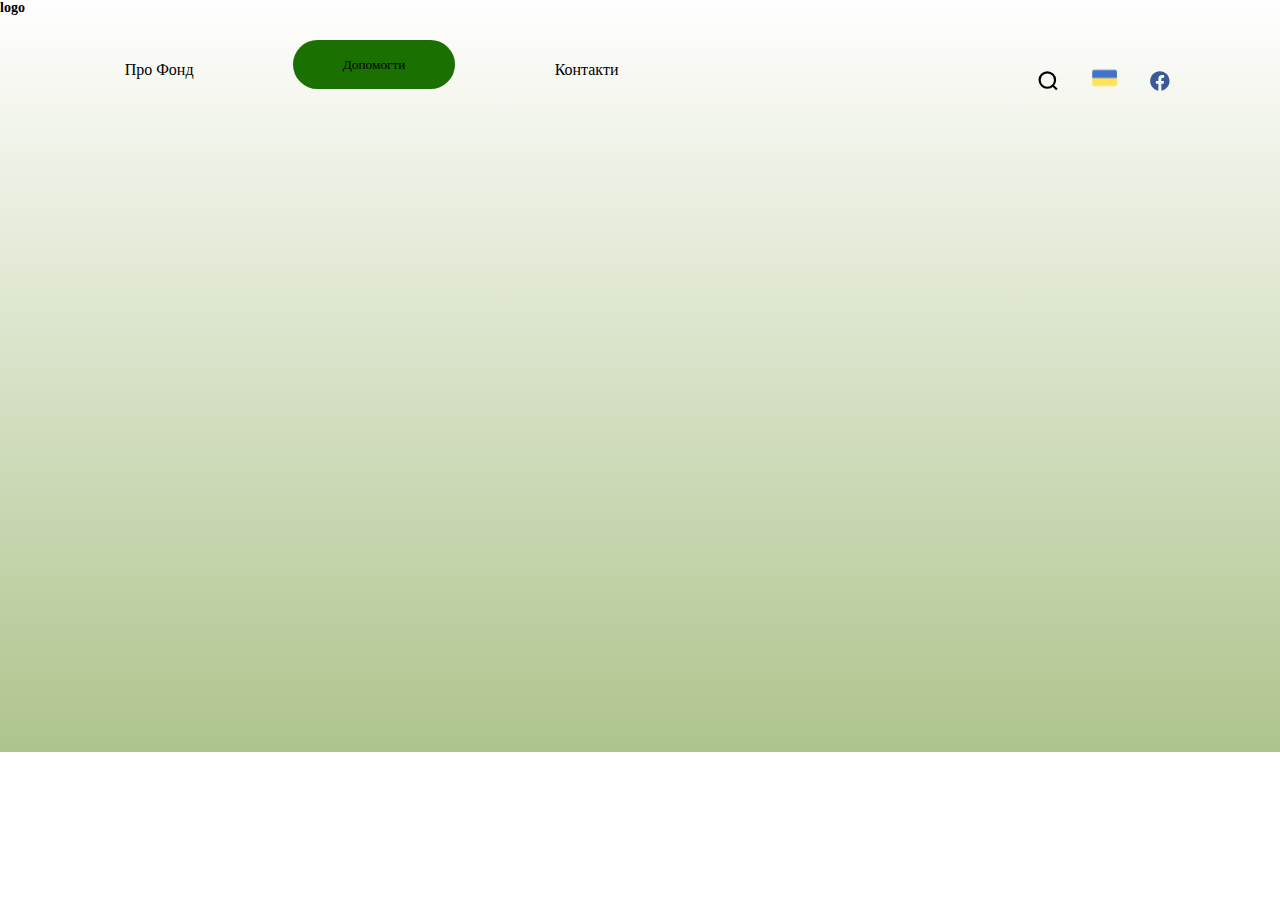
==== index.html @ 1a81784d "Add files via upload" ====
<!DOCTYPE html>
<html lang="en">
<head>
	<meta charset="UTF-8">
	<meta name="viewport" content="width=device-width, initial-scale=1.0">
	<title>Document</title>
	<link rel="stylesheet" href="style.css">
</head>
<body>
	<header class="header" id="header">
		<div class="item">
				<h2>logo</h2>
				<p class="p1"><a href="#">Про Фонд</a></p>
				<button>Допомогти</button>
				<p class="p2"><a href="#">Контакти</a></p>
				<div class="svg">
				<svg width="30" height="30" viewBox="0 0 30 30" fill="none" xmlns="http://www.w3.org/2000/svg">
				<path d="M28.3139 27.9091L22.2002 21.7845L28.3139 27.9091ZM25.5882 13.5993C25.5882 16.6716 24.3677 19.6181 22.1953 21.7905C20.0228 23.9629 17.0764 25.1834 14.0041 25.1834C10.9318 25.1834 7.98529 23.9629 5.81284 21.7905C3.64039 19.6181 2.41992 16.6716 2.41992 13.5993C2.41992 10.527 3.64039 7.5805 5.81284 5.40805C7.98529 3.23561 10.9318 2.01514 14.0041 2.01514C17.0764 2.01514 20.0228 3.23561 22.1953 5.40805C24.3677 7.5805 25.5882 10.527 25.5882 13.5993V13.5993Z" stroke="black" stroke-width="3.23533" stroke-linecap="round"/>
				</svg>
				<svg width="35" height="36" viewBox="0 0 35 36" fill="none" xmlns="http://www.w3.org/2000/svg" xmlns:xlink="http://www.w3.org/1999/xlink">
				<rect x="0.314453" y="0.656372" width="34.6113" height="34.6113" fill="url(#pattern0)"/>
				<defs>
				<pattern id="pattern0" patternContentUnits="objectBoundingBox" width="1" height="1">
				<use xlink:href="#image0" transform="scale(0.00195312)"/>
				</pattern>
				<image id="image0" width="512" height="512" xlink:href="[data-uri]"/>
				</defs>
				</svg>
				<svg width="30" height="30" viewBox="0 0 30 30" fill="none" xmlns="http://www.w3.org/2000/svg">
				<path d="M29.3123 15.0511C29.3123 6.97799 22.8081 0.433838 14.7859 0.433838C6.76007 0.435654 0.255859 6.978 0.255859 15.0529C0.255859 22.347 5.5689 28.3936 12.5125 29.4903V19.2764H8.82645V15.0529H12.5162V11.8298C12.5162 8.16735 14.686 6.14454 18.0035 6.14454C19.5942 6.14454 21.2556 6.42962 21.2556 6.42962V10.0249H19.4235C17.6204 10.0249 17.0575 11.1525 17.0575 12.3092V15.0511H21.0849L20.4421 19.2746H17.0557V29.4885C23.9993 28.3918 29.3123 22.3451 29.3123 15.0511Z" fill="#3B5998"/>
				</svg>
				</div>
				<div class="item2">
					
				</div>
		</div>

	</header>
</body>
</html>
---- style.css ----
/*Style settings*/
* {
	padding: 0;
	margin: 0;
	border: 0;
}

*,*:before,*:after {
	-moz-box-sizing: border-box;
	-webkit-box-sizing: border-box;
	box-sizing: border-box;
}

:focus,:active{outline: none;}
a:focu,a:active{outline: none;}

header,footer,nav,section {display: block;}

html,body {
	height: 100%;
	width: 100%;
	font-size: 100%;
	line-height: -1;
	font-size: 14px;
	-ms-text-size-adjust: 100%;
	-moz-text-size-adjust: 100%;
	-webkit-text-size-adjust: 100%;
}

input,button,textarea{font-family: inherit;}

input::-ms-clear{display: none;}
button{cursor: pointer;}
button::-moz-focus-inner{padding: 0;border: 0;}
a, a::visited{text-decoration: none;}
a{text-decoration: none;}
a:hover{text-decoration: none;}
ul li{list-style: none;}
img{vertical-align: top;}

h1,h2,h3,h4,h5,h6 {font-size: inherit;,font-weight: 400;}
/*end*/

/*Header Style*/
.header {
	/* Rectangle 305 */

position: absolute;
width: 100%;
height: 752px;
left: 0px;
top: 0px;

background: linear-gradient(180deg, #FFFEFE 0%, #AEC48D 100%);
}

.item {
	display: flex;
	justify-content: space-between;
}

.item p a{
	/* Про Фонд */
	width: 77px;
	height: 19px;
	left: calc(50% - 77px/2 - 415.86px);
	top: calc(50% - 19px/2 - 0px);

	font-family: Rubik;
	font-style: normal;
	font-weight: normal;
	font-size: 16px;
	line-height: 19px;
	/* identical to box height */
	color: #000000;
}

.item p {
	margin-top: 60px;
}

.p2 {
	padding-right: 300px;
}

.item button {
	/* Rectangle 140 */

	width: 161.63px;
	height: 49.39px;

	background: #1A7000;
	border-radius: 50px;
	margin-top: 40px;
}
.item svg{
	margin-top: 60px;
	margin-left: 20px;
	padding: 0px 10px 0px 0px;
	display: inline-block;
}

.img {

}
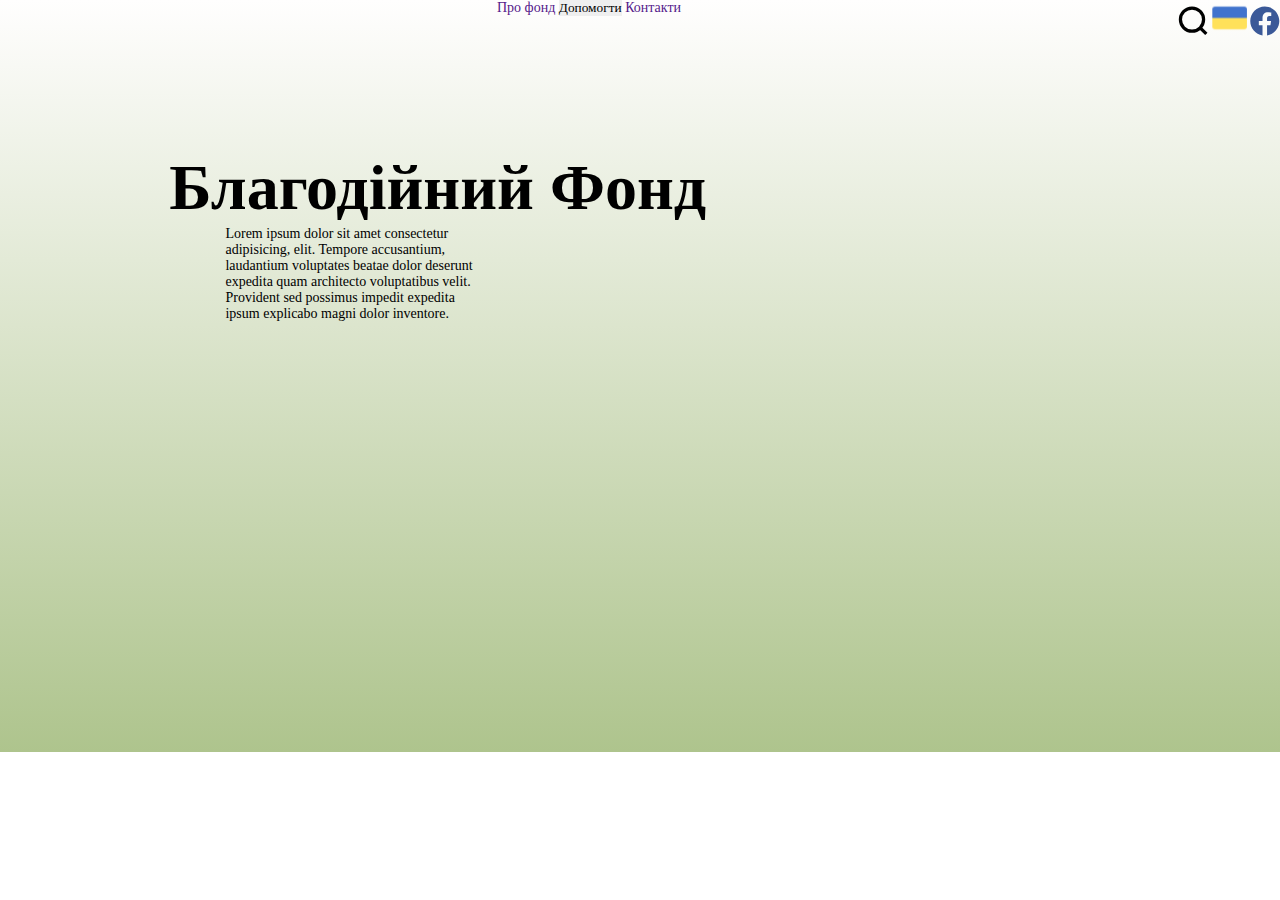
==== commit dad1b323: "Add files via upload" ====
--- a/index.html
+++ b/index.html
@@ -1,40 +1,44 @@
 <!DOCTYPE html>
-<html lang="en">
+<html lang="uk">
 <head>
 	<meta charset="UTF-8">
 	<meta name="viewport" content="width=device-width, initial-scale=1.0">
 	<title>Document</title>
-	<link rel="stylesheet" href="style.css">
+	<link rel="stylesheet" href="CSS/style.css">
 </head>
 <body>
 	<header class="header" id="header">
 		<div class="item">
-				<h2>logo</h2>
-				<p class="p1"><a href="#">Про Фонд</a></p>
-				<button>Допомогти</button>
-				<p class="p2"><a href="#">Контакти</a></p>
-				<div class="svg">
-				<svg width="30" height="30" viewBox="0 0 30 30" fill="none" xmlns="http://www.w3.org/2000/svg">
-				<path d="M28.3139 27.9091L22.2002 21.7845L28.3139 27.9091ZM25.5882 13.5993C25.5882 16.6716 24.3677 19.6181 22.1953 21.7905C20.0228 23.9629 17.0764 25.1834 14.0041 25.1834C10.9318 25.1834 7.98529 23.9629 5.81284 21.7905C3.64039 19.6181 2.41992 16.6716 2.41992 13.5993C2.41992 10.527 3.64039 7.5805 5.81284 5.40805C7.98529 3.23561 10.9318 2.01514 14.0041 2.01514C17.0764 2.01514 20.0228 3.23561 22.1953 5.40805C24.3677 7.5805 25.5882 10.527 25.5882 13.5993V13.5993Z" stroke="black" stroke-width="3.23533" stroke-linecap="round"/>
-				</svg>
-				<svg width="35" height="36" viewBox="0 0 35 36" fill="none" xmlns="http://www.w3.org/2000/svg" xmlns:xlink="http://www.w3.org/1999/xlink">
-				<rect x="0.314453" y="0.656372" width="34.6113" height="34.6113" fill="url(#pattern0)"/>
-				<defs>
-				<pattern id="pattern0" patternContentUnits="objectBoundingBox" width="1" height="1">
-				<use xlink:href="#image0" transform="scale(0.00195312)"/>
-				</pattern>
-				<image id="image0" width="512" height="512" xlink:href="[data-uri]"/>
-				</defs>
-				</svg>
-				<svg width="30" height="30" viewBox="0 0 30 30" fill="none" xmlns="http://www.w3.org/2000/svg">
-				<path d="M29.3123 15.0511C29.3123 6.97799 22.8081 0.433838 14.7859 0.433838C6.76007 0.435654 0.255859 6.978 0.255859 15.0529C0.255859 22.347 5.5689 28.3936 12.5125 29.4903V19.2764H8.82645V15.0529H12.5162V11.8298C12.5162 8.16735 14.686 6.14454 18.0035 6.14454C19.5942 6.14454 21.2556 6.42962 21.2556 6.42962V10.0249H19.4235C17.6204 10.0249 17.0575 11.1525 17.0575 12.3092V15.0511H21.0849L20.4421 19.2746H17.0557V29.4885C23.9993 28.3918 29.3123 22.3451 29.3123 15.0511Z" fill="#3B5998"/>
-				</svg>
-				</div>
-				<div class="item2">
-					
-				</div>
+			<img src="IMG/logo.png" alt="">
 		</div>
-
+		<nav class="item">
+			<a href="">Про фонд</a>
+			<button>Допомогти</button>
+			<a href="">Контакти</a>
+		</nav>
+		<div class="item">
+			<a href=""><svg width="30" height="30" viewBox="0 0 30 30" fill="none" xmlns="http://www.w3.org/2000/svg">
+			<path d="M28.3139 27.9091L22.2002 21.7845L28.3139 27.9091ZM25.5882 13.5993C25.5882 16.6716 24.3677 19.6181 22.1953 21.7905C20.0228 23.9629 17.0764 25.1834 14.0041 25.1834C10.9318 25.1834 7.98529 23.9629 5.81284 21.7905C3.64039 19.6181 2.41992 16.6716 2.41992 13.5993C2.41992 10.527 3.64039 7.5805 5.81284 5.40805C7.98529 3.23561 10.9318 2.01514 14.0041 2.01514C17.0764 2.01514 20.0228 3.23561 22.1953 5.40805C24.3677 7.5805 25.5882 10.527 25.5882 13.5993V13.5993Z" stroke="black" stroke-width="3.23533" stroke-linecap="round"/>
+			</svg></a>
+			<a href=""><svg width="35" height="36" viewBox="0 0 35 36" fill="none" xmlns="http://www.w3.org/2000/svg" xmlns:xlink="http://www.w3.org/1999/xlink">
+			<rect x="0.314453" y="0.656372" width="34.6113" height="34.6113" fill="url(#pattern0)"/>
+			<defs>
+			<pattern id="pattern0" patternContentUnits="objectBoundingBox" width="1" height="1">
+			<use xlink:href="#image0" transform="scale(0.00195312)"/>
+			</pattern>
+			<image id="image0" width="512" height="512" xlink:href="[data-uri]"/>
+			</defs>
+			</svg></a>
+			<a href=""><svg width="30" height="30" viewBox="0 0 30 30" fill="none" xmlns="http://www.w3.org/2000/svg">
+			<path d="M29.3123 15.0511C29.3123 6.97799 22.8081 0.433838 14.7859 0.433838C6.76007 0.435654 0.255859 6.978 0.255859 15.0529C0.255859 22.347 5.5689 28.3936 12.5125 29.4903V19.2764H8.82645V15.0529H12.5162V11.8298C12.5162 8.16735 14.686 6.14454 18.0035 6.14454C19.5942 6.14454 21.2556 6.42962 21.2556 6.42962V10.0249H19.4235C17.6204 10.0249 17.0575 11.1525 17.0575 12.3092V15.0511H21.0849L20.4421 19.2746H17.0557V29.4885C23.9993 28.3918 29.3123 22.3451 29.3123 15.0511Z" fill="#3B5998"/>
+			</svg></a>
+		</div>
+		<div class="item2">
+			<img class="img" src="IMG/family.png" alt="">
+			<h1>Благодійний Фонд</h1>
+			<p>Lorem ipsum dolor sit amet consectetur adipisicing, elit. Tempore accusantium, laudantium voluptates beatae dolor deserunt expedita quam architecto voluptatibus velit. Provident sed possimus impedit expedita ipsum explicabo magni dolor inventore.</p>
+		</div>
 	</header>
+	
 </body>
 </html>--- a/CSS/style.css
+++ b/CSS/style.css
@@ -0,0 +1,80 @@
+/*Style settings*/
+* {
+	padding: 0;
+	margin: 0;
+	border: 0;
+}
+
+*,*:before,*:after {
+	-moz-box-sizing: border-box;
+	-webkit-box-sizing: border-box;
+	box-sizing: border-box;
+}
+
+:focus,:active{outline: none;}
+a:focu,a:active{outline: none;}
+
+header,footer,nav,section {display: block;}
+
+html,body {
+	height: 100%;
+	width: 100%;
+	font-size: 100%;
+	line-height: -1;
+	font-size: 14px;
+	-ms-text-size-adjust: 100%;
+	-moz-text-size-adjust: 100%;
+	-webkit-text-size-adjust: 100%;
+}
+
+input,button,textarea{font-family: inherit;}
+
+input::-ms-clear{display: none;}
+button{cursor: pointer;}
+button::-moz-focus-inner{padding: 0;border: 0;}
+a, a::visited{text-decoration: none;}
+a{text-decoration: none;}
+a:hover{text-decoration: none;}
+ul li{list-style: none;}
+img{vertical-align: top;}
+
+h1,h2,h3,h4,h5,h6 {font-size: inherit;,font-weight: 400;}
+/*end*/
+
+/*Header Style*/
+.header {
+	display: flex;
+	justify-content: space-between;
+	width: 100%;
+	height: 752px;
+	left: 0px;
+	top: 0px;
+
+	background: linear-gradient(180deg, #FFFEFE 0%, #AEC48D 100%);
+}
+
+.header,.item2,.img {
+	position: absolute;
+	bottom: 50%;
+}
+
+.item2,.img {
+	top: 20%;
+	left: 30%;
+}
+
+.item2 h1 {
+	position: relative;
+	right: 40%;
+	font-family: Rubik;
+	font-style: normal;
+	font-weight: bold;
+	font-size: 64px;
+	line-height: 76px;
+}
+
+.item2 p {
+	position: absolute;
+	right: 80%;
+	width: calc(1/2*100% - (1 - 1/2)*5px);
+}
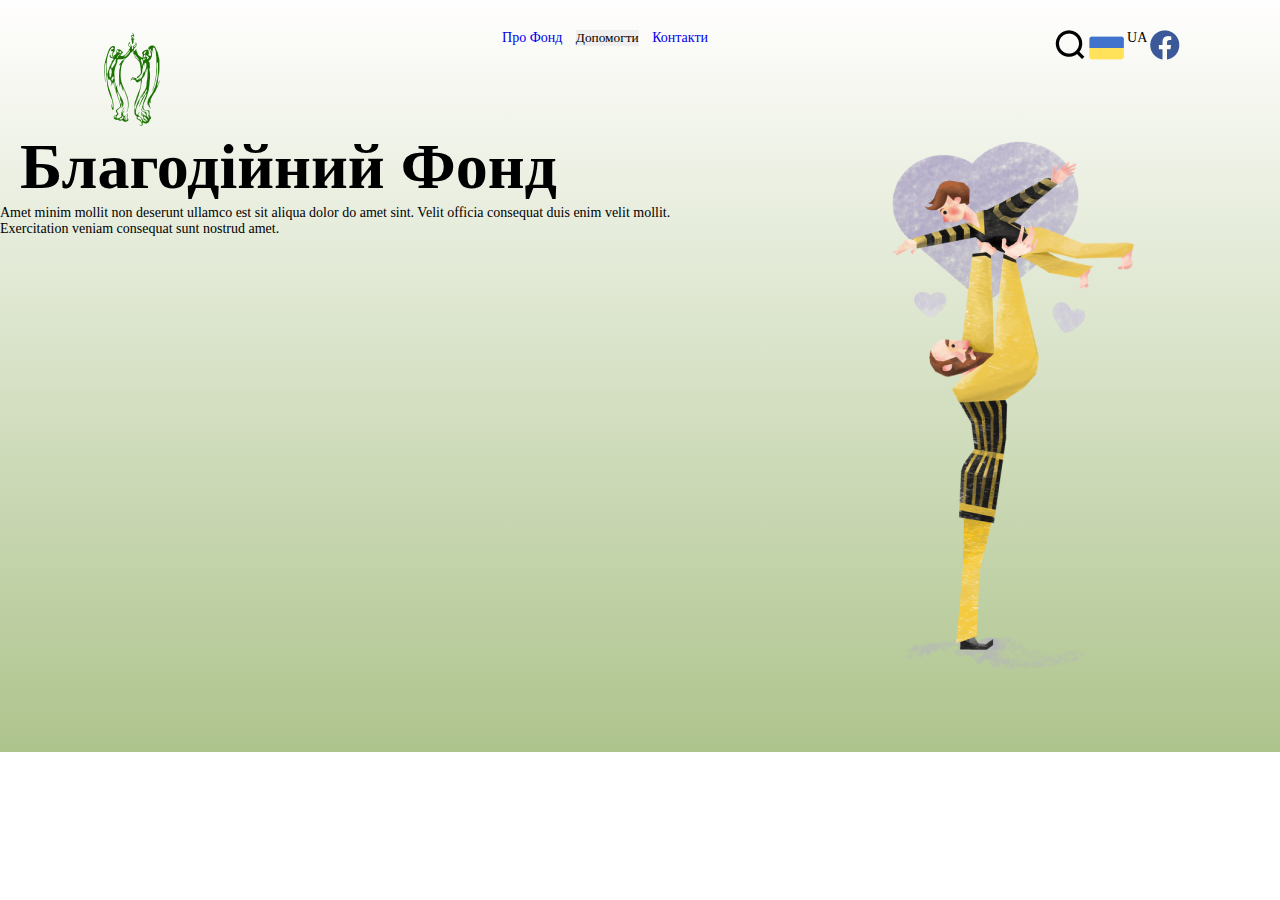
==== commit 8785f72e: "Add files via upload" ====
--- a/index.html
+++ b/index.html
@@ -8,37 +8,27 @@
 </head>
 <body>
 	<header class="header" id="header">
-		<div class="item">
-			<img src="IMG/logo.png" alt="">
+		<div class="container">
+			<div class="item">
+				<img class="logo" src="IMG/header/logo.png" alt="">
+			</div>
+			<div class="item">
+				<a href="#">Про Фонд</a>
+				<a href="#"><button>Допомогти</button></a>
+				<a href="#">Контакти</a>
+			</div>
+			<div class="item">
+				<img src="IMG/header/search.png" alt="">
+				<img src="IMG/header/ukraine.png" alt="">
+				<span>UA</span>
+				<img src="IMG/header/facebook.png" alt="">
+			</div>
 		</div>
-		<nav class="item">
-			<a href="">Про фонд</a>
-			<button>Допомогти</button>
-			<a href="">Контакти</a>
-		</nav>
-		<div class="item">
-			<a href=""><svg width="30" height="30" viewBox="0 0 30 30" fill="none" xmlns="http://www.w3.org/2000/svg">
-			<path d="M28.3139 27.9091L22.2002 21.7845L28.3139 27.9091ZM25.5882 13.5993C25.5882 16.6716 24.3677 19.6181 22.1953 21.7905C20.0228 23.9629 17.0764 25.1834 14.0041 25.1834C10.9318 25.1834 7.98529 23.9629 5.81284 21.7905C3.64039 19.6181 2.41992 16.6716 2.41992 13.5993C2.41992 10.527 3.64039 7.5805 5.81284 5.40805C7.98529 3.23561 10.9318 2.01514 14.0041 2.01514C17.0764 2.01514 20.0228 3.23561 22.1953 5.40805C24.3677 7.5805 25.5882 10.527 25.5882 13.5993V13.5993Z" stroke="black" stroke-width="3.23533" stroke-linecap="round"/>
-			</svg></a>
-			<a href=""><svg width="35" height="36" viewBox="0 0 35 36" fill="none" xmlns="http://www.w3.org/2000/svg" xmlns:xlink="http://www.w3.org/1999/xlink">
-			<rect x="0.314453" y="0.656372" width="34.6113" height="34.6113" fill="url(#pattern0)"/>
-			<defs>
-			<pattern id="pattern0" patternContentUnits="objectBoundingBox" width="1" height="1">
-			<use xlink:href="#image0" transform="scale(0.00195312)"/>
-			</pattern>
-			<image id="image0" width="512" height="512" xlink:href="[data-uri]"/>
-			</defs>
-			</svg></a>
-			<a href=""><svg width="30" height="30" viewBox="0 0 30 30" fill="none" xmlns="http://www.w3.org/2000/svg">
-			<path d="M29.3123 15.0511C29.3123 6.97799 22.8081 0.433838 14.7859 0.433838C6.76007 0.435654 0.255859 6.978 0.255859 15.0529C0.255859 22.347 5.5689 28.3936 12.5125 29.4903V19.2764H8.82645V15.0529H12.5162V11.8298C12.5162 8.16735 14.686 6.14454 18.0035 6.14454C19.5942 6.14454 21.2556 6.42962 21.2556 6.42962V10.0249H19.4235C17.6204 10.0249 17.0575 11.1525 17.0575 12.3092V15.0511H21.0849L20.4421 19.2746H17.0557V29.4885C23.9993 28.3918 29.3123 22.3451 29.3123 15.0511Z" fill="#3B5998"/>
-			</svg></a>
-		</div>
-		<div class="item2">
-			<img class="img" src="IMG/family.png" alt="">
+		<div class="content">
+			<img src="IMG/family.png" alt="">
 			<h1>Благодійний Фонд</h1>
-			<p>Lorem ipsum dolor sit amet consectetur adipisicing, elit. Tempore accusantium, laudantium voluptates beatae dolor deserunt expedita quam architecto voluptatibus velit. Provident sed possimus impedit expedita ipsum explicabo magni dolor inventore.</p>
+			<p>Amet minim mollit non deserunt ullamco est sit aliqua dolor do amet sint. Velit officia consequat duis enim velit mollit. Exercitation veniam consequat sunt nostrud amet.</p>
 		</div>
 	</header>
-	
 </body>
 </html>--- a/CSS/style.css
+++ b/CSS/style.css
@@ -43,38 +43,37 @@
 
 /*Header Style*/
 .header {
-	display: flex;
-	justify-content: space-between;
 	width: 100%;
 	height: 752px;
-	left: 0px;
-	top: 0px;
-
+	left: 0%;
+	top: 0%;
 	background: linear-gradient(180deg, #FFFEFE 0%, #AEC48D 100%);
 }
 
-.header,.item2,.img {
-	position: absolute;
-	bottom: 50%;
+.container {
+	display: flex;
+	justify-content: space-between;
 }
 
-.item2,.img {
-	top: 20%;
-	left: 30%;
+.item {
+	margin: 0 100px 0 100px;
+	margin-top: 30px;
 }
 
-.item2 h1 {
-	position: relative;
-	right: 40%;
+.item a{
+	margin-right: 10px;
+}
+
+.content img {
+	float: right;
+}
+
+.content h1 {
 	font-family: Rubik;
 	font-style: normal;
 	font-weight: bold;
 	font-size: 64px;
 	line-height: 76px;
-}
-
-.item2 p {
-	position: absolute;
-	right: 80%;
-	width: calc(1/2*100% - (1 - 1/2)*5px);
-}
+	color: #000000;
+	margin-left: 20px;
+}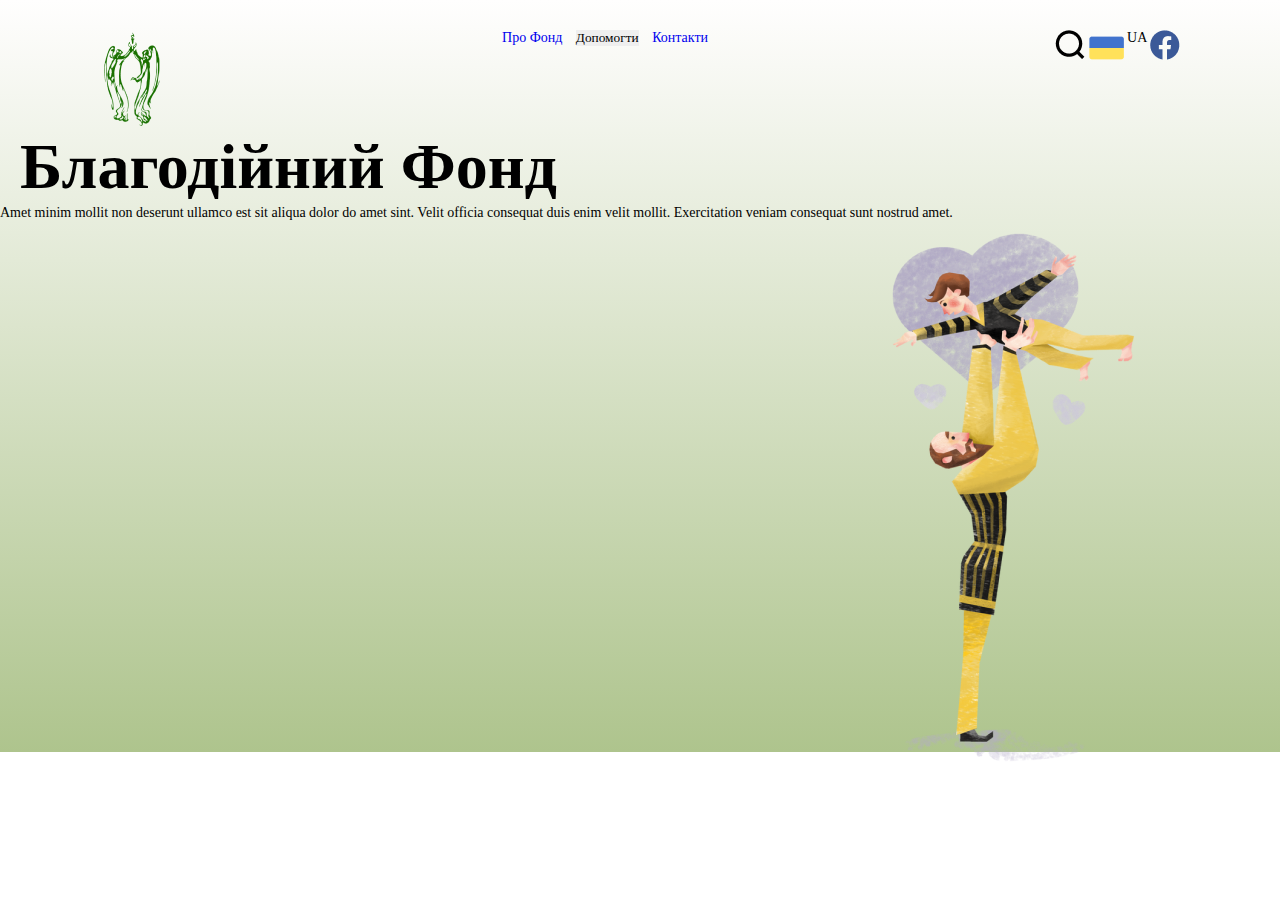
==== commit 448d425a: "Add files via upload" ====
--- a/index.html
+++ b/index.html
@@ -25,9 +25,13 @@
 			</div>
 		</div>
 		<div class="content">
-			<img src="IMG/family.png" alt="">
+			<div class="item2">
 			<h1>Благодійний Фонд</h1>
 			<p>Amet minim mollit non deserunt ullamco est sit aliqua dolor do amet sint. Velit officia consequat duis enim velit mollit. Exercitation veniam consequat sunt nostrud amet.</p>
+			</div>
+			<div class="item2">
+			<img src="IMG/family.png" alt="">
+			</div>
 		</div>
 	</header>
 </body>
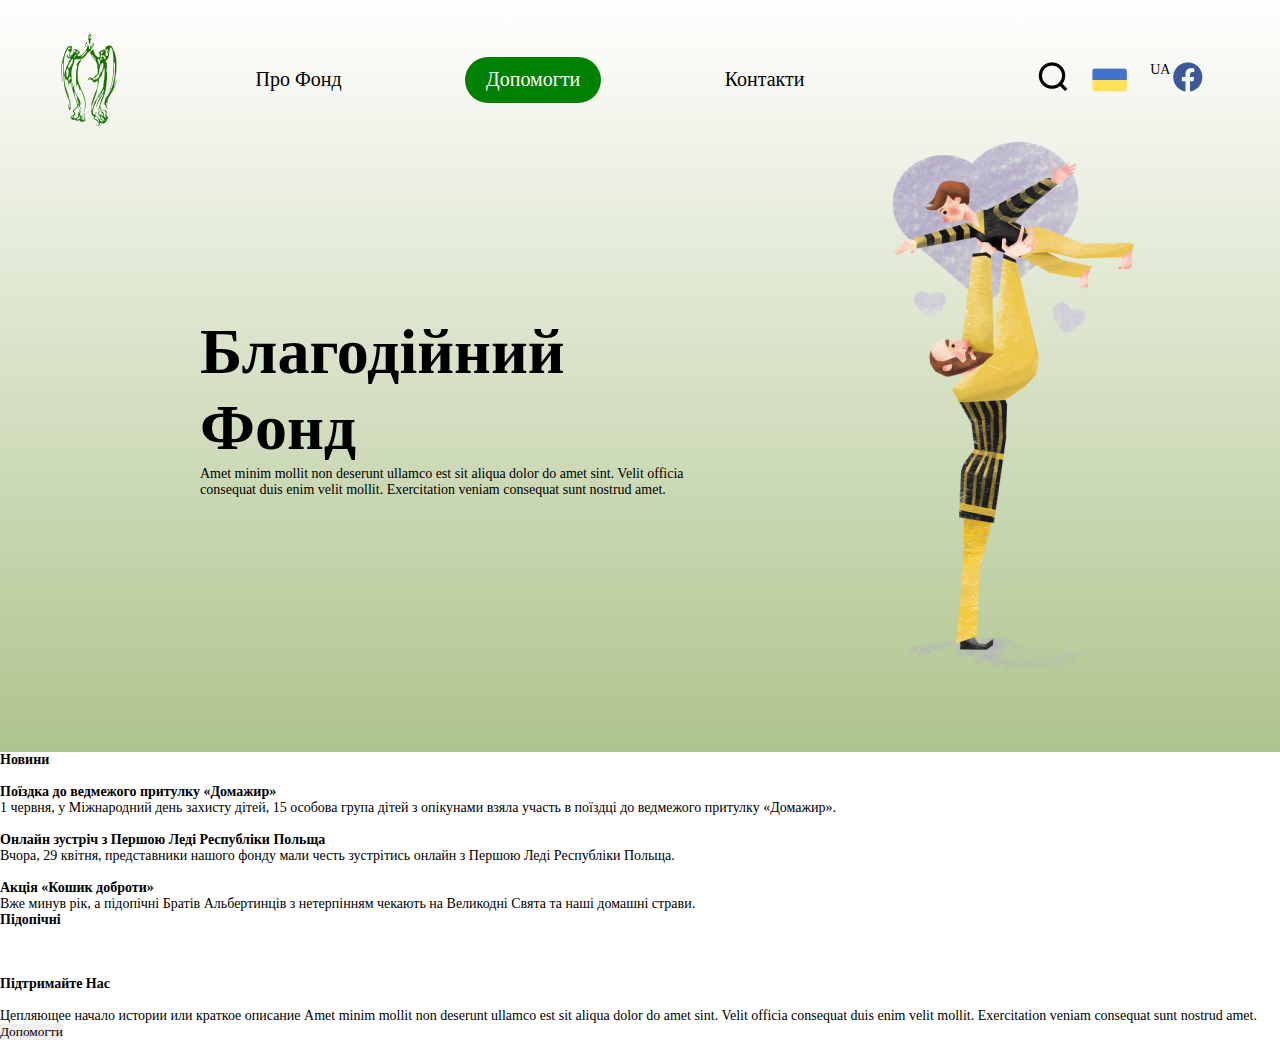
==== commit b49b530f: "Add files via upload" ====
--- a/index.html
+++ b/index.html
@@ -34,5 +34,66 @@
 			</div>
 		</div>
 	</header>
+	<section class="news">
+		<div class="news__title">
+			<h2>Новини</h2>
+			<div class="news__photo">
+				<div class="news__item">
+					<img src="IMG/news/Rectangle 169.png" alt="">
+					<h3>Поїздка до ведмежого притулку «Домажир»</h3>
+					<p>1 червня, у Міжнародний день захисту дітей, 15 особова група дітей з опікунами взяла участь в поїздці до ведмежого притулку «Домажир». </p>
+				</div>
+				<div class="news__item">
+					<img src="IMG/news/Rectangle 170.png" alt="">
+					<h3>Онлайн зустріч з Першою Леді Республіки Польща </h3>
+					<p>Вчора, 29 квітня, представники нашого фонду мали честь зустрітись онлайн з
+Першою Леді Республіки Польща.</p>
+				</div>
+				<div class="news__item">
+					<img src="IMG/news/Rectangle 171.png" alt="">
+					<h3>Акція «Кошик доброти»</h3>
+					<p>Вже минув рік, а підопічні Братів Альбертинців з нетерпінням чекають на Великодні Свята та наші домашні страви. </p>
+				</div>
+			</div>
+		</div>
+	</section>
+	<section class="kids">
+		<div class="kids__title">
+			<h2>Підопічні</h2>
+			<img src="IMG/kids/hand.png" alt="">
+		</div>
+		<div class="kids__photo">
+			<div class="kids__item">
+				<img src="IMG/kids/Rectangle 196.png" alt="">
+				<img src="IMG/kids/Rectangle 234.png" alt="">
+				<img src="IMG/kids/Rectangle 204.png" alt="">
+			</div>
+			<img src="IMG/kids/Rectangle" alt="">
+			<img src="IMG/kids/Rectangle" alt="">
+			<img src="IMG/kids/Rectangle" alt="">
+			<img src="IMG/kids/Rectangle" alt="">
+			<img src="IMG/kids/Rectangle" alt="">
+			<img src="IMG/kids/Rectangle" alt="">
+			<img src="IMG/kids/Rectangle" alt="">
+			<img src="IMG/kids/Rectangle" alt="">
+			<img src="IMG/kids/Rectangle" alt="">
+			<img src="IMG/kids/Rectangle" alt="">
+			<img src="IMG/kids/Rectangle" alt="">
+			<img src="IMG/kids/Rectangle" alt="">
+			<img src="IMG/kids/Rectangle" alt="">
+			<img src="IMG/kids/Rectangle" alt="">
+			<img src="IMG/kids/Rectangle" alt="">
+		</div>
+	</section>
+	<section class="helpus">
+		<div class="helpus__block">
+			<h2>Підтримайте Нас</h2>
+			<img src="IMG/family-43.png" alt="">
+			<p>Цепляющее начало истории или краткое описание 
+Amet minim mollit non deserunt ullamco est sit aliqua dolor do amet sint. Velit officia consequat duis enim velit mollit. Exercitation veniam consequat sunt nostrud amet.</p>
+			<a href="#"><button>Допомогти</button></a>
+
+		</div>
+	</section>
 </body>
 </html>--- a/CSS/style.css
+++ b/CSS/style.css
@@ -52,20 +52,41 @@
 
 .container {
 	display: flex;
-	justify-content: space-between;
+	justify-content: space-around;
+	align-items: center;
 }
 
 .item {
-	margin: 0 100px 0 100px;
 	margin-top: 30px;
 }
 
 .item a{
-	margin-right: 10px;
+	margin-right: 120px;
+	font-size: 20px;
+	color: #000000;
 }
 
+.item button {
+	font-family: Rubik;
+	font-size: 20px;
+	width: 136px;
+	height: 46px;
+	border-radius: 30px;
+	background: green;
+	color: #fff;
+}
+
+.item img {
+	margin-right: 20px;
+}
+
+.content {
+	display: flex;
+	justify-content: space-evenlya;
+	align-items: center;
+}
 .content img {
-	float: right;
+
 }
 
 .content h1 {
@@ -75,5 +96,9 @@
 	font-size: 64px;
 	line-height: 76px;
 	color: #000000;
-	margin-left: 20px;
+	margin-left: 200px;
+}
+
+.item2 p {
+	margin-left: 200px;
 }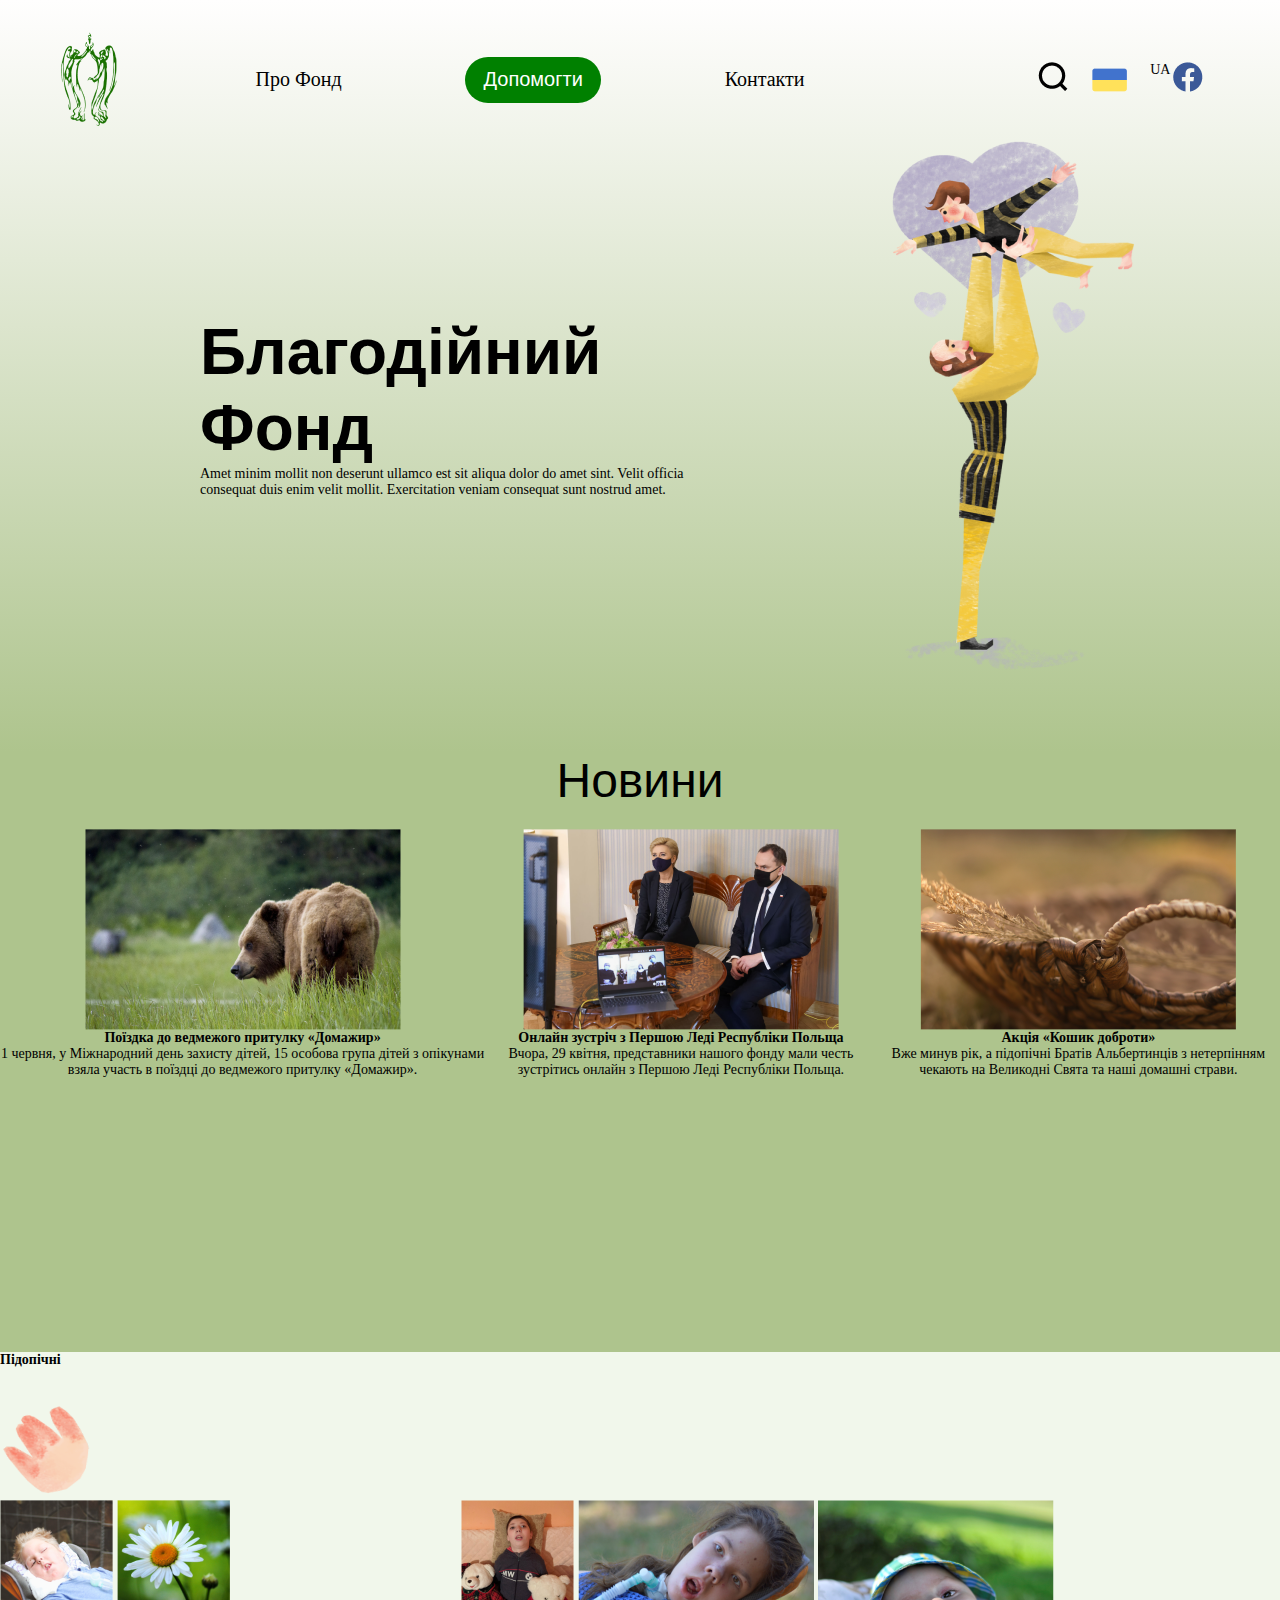
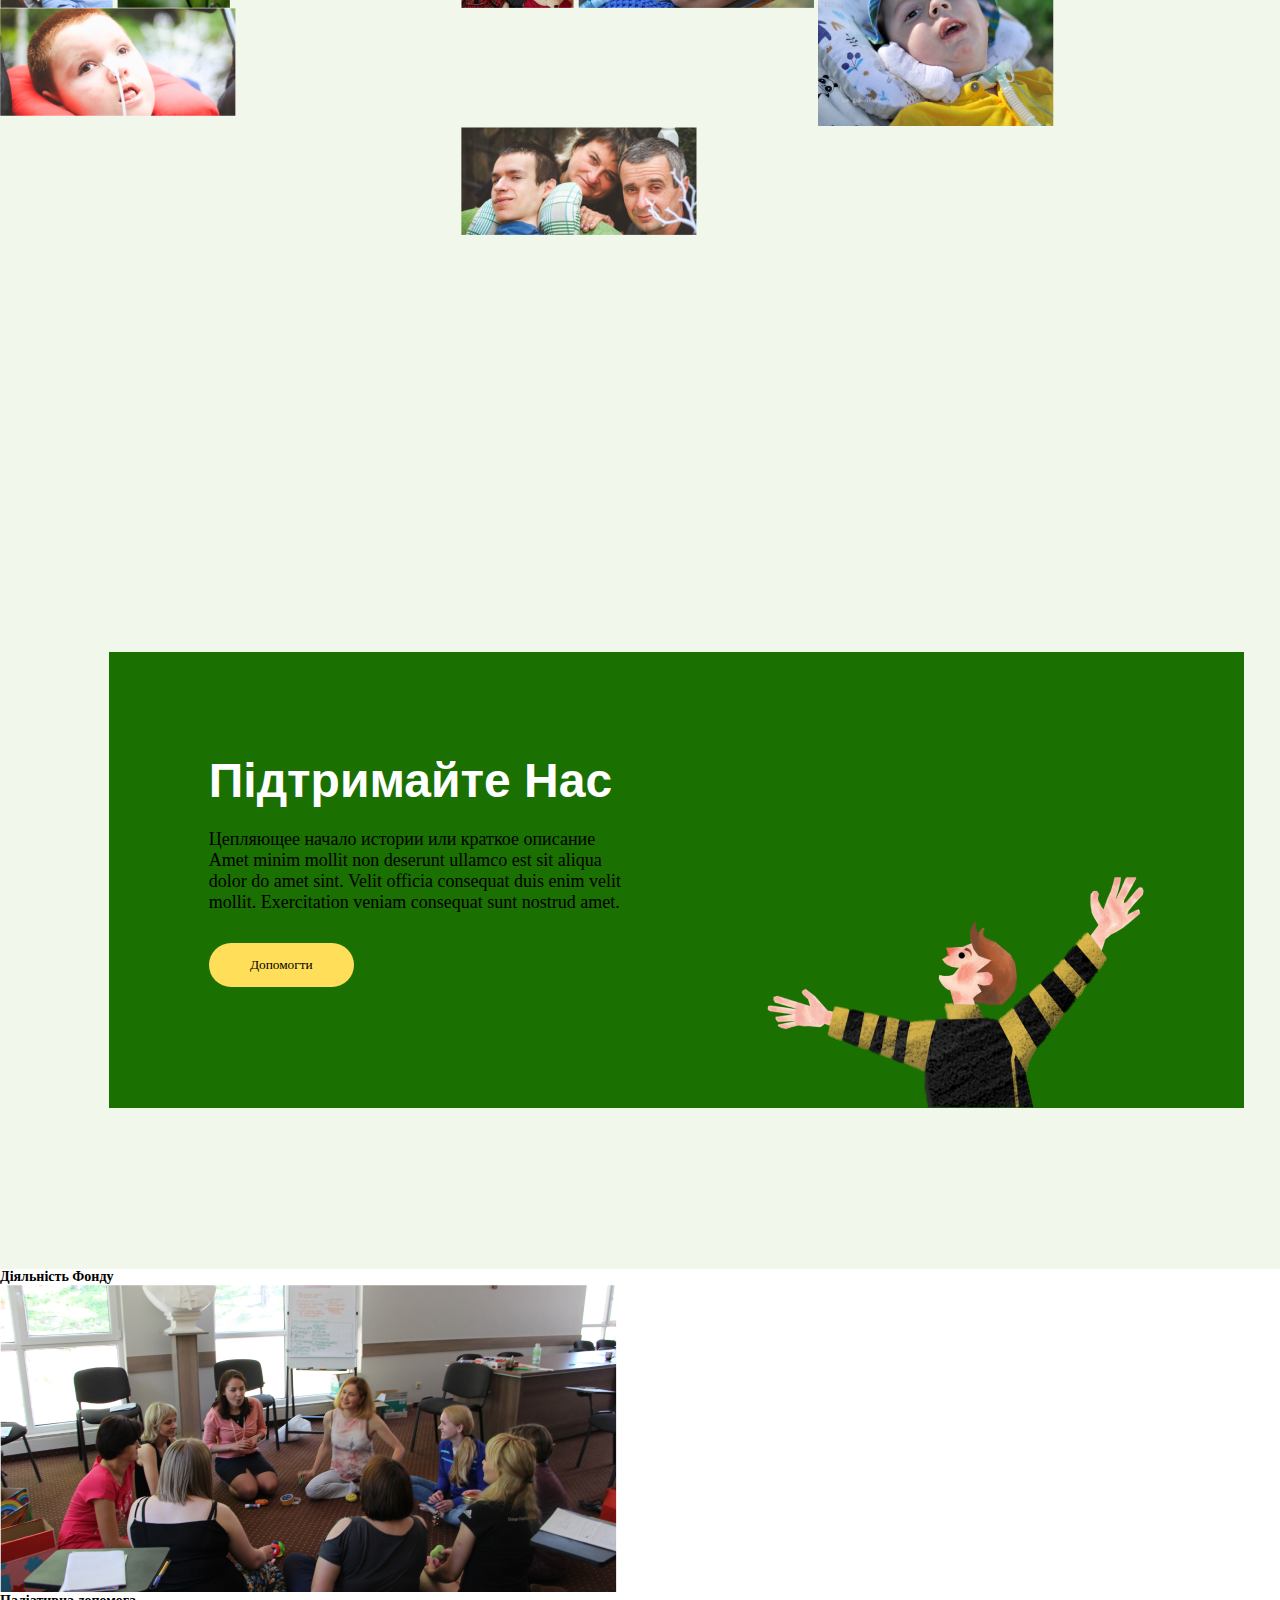
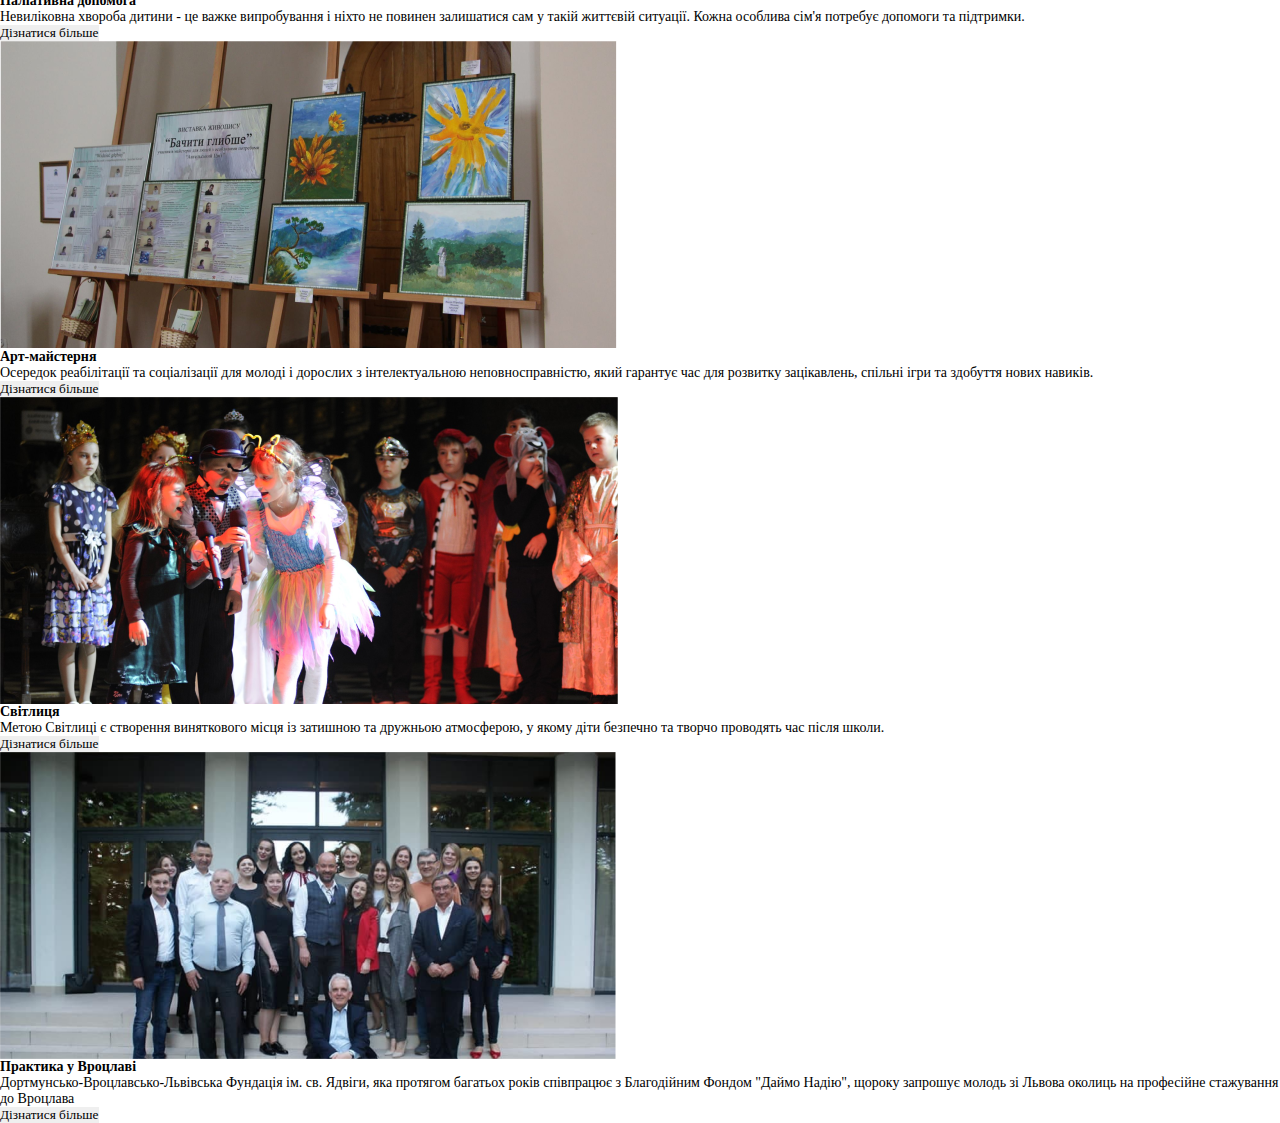
==== commit b4fb9cc9: "Add files via upload" ====
--- a/index.html
+++ b/index.html
@@ -68,10 +68,12 @@
 				<img src="IMG/kids/Rectangle 234.png" alt="">
 				<img src="IMG/kids/Rectangle 204.png" alt="">
 			</div>
-			<img src="IMG/kids/Rectangle" alt="">
-			<img src="IMG/kids/Rectangle" alt="">
-			<img src="IMG/kids/Rectangle" alt="">
-			<img src="IMG/kids/Rectangle" alt="">
+			<div class="item__item__photo">
+				<img src="IMG/kids/Rectangle 214.png" alt="">
+				<img src="IMG/kids/Rectangle 197.png" alt="">
+				<img src="IMG/kids/Rectangle 220.png" alt="">
+				<img src="IMG/kids/Rectangle 207.png" alt="">
+			</div>
 			<img src="IMG/kids/Rectangle" alt="">
 			<img src="IMG/kids/Rectangle" alt="">
 			<img src="IMG/kids/Rectangle" alt="">
@@ -89,10 +91,44 @@
 		<div class="helpus__block">
 			<h2>Підтримайте Нас</h2>
 			<img src="IMG/family-43.png" alt="">
-			<p>Цепляющее начало истории или краткое описание 
+			<p>Цепляющее начало истории или краткое описание <br> 
 Amet minim mollit non deserunt ullamco est sit aliqua dolor do amet sint. Velit officia consequat duis enim velit mollit. Exercitation veniam consequat sunt nostrud amet.</p>
 			<a href="#"><button>Допомогти</button></a>
-
+		</div>
+	</section>
+	<section class="fund__activities">
+		<h2>Діяльність Фонду</h2>
+		<div class="fund__activities__block">
+			<div class="fund__activities__left">
+				<img src="IMG/fund_activities/photo.png" alt="">
+				<h3>Паліативна допомога</h3>
+				<p>Невиліковна хвороба дитини - це важке випробування і ніхто не повинен залишатися сам у такій життєвій ситуації. Кожна особлива сім'я потребує допомоги та підтримки.</p>
+				<a href="#"><button>Дізнатися більше</button></a>
+			</div>
+		</div>
+		<div class="fund__activities__block">
+			<div class="fund__activities__right">
+				<img src="IMG/fund_activities/photo2.png" alt="">
+				<h3>Арт-майстерня</h3>
+				<p>Осередок реабілітації та соціалізації для молоді і дорослих з інтелектуальною неповносправністю, який гарантує час для розвитку зацікавлень, спільні ігри та здобуття нових навиків.</p>
+				<a href="#"><button>Дізнатися більше</button></a>
+			</div>
+		</div>
+		<div class="fund__activities__block">
+			<div class="fund__activities__left">
+				<img src="IMG/fund_activities/photo3.png" alt="">
+				<h3>Світлиця</h3>
+				<p>Метою Світлиці є створення виняткового місця із затишною та дружньою атмосферою, у якому діти безпечно та творчо проводять час після школи.</p>
+				<a href="#"><button>Дізнатися більше</button></a>
+			</div>
+		</div>
+		<div class="fund__activities__block">
+			<div class="fund__activities__right">
+				<img src="IMG/fund_activities/photo4.png" alt="">
+				<h3>Практика у Вроцлаві</h3>
+				<p>Дортмунсько-Вроцлавсько-Львівська Фундація ім. св. Ядвіги, яка протягом багатьох років співпрацює з Благодійним Фондом "Даймо Надію", щороку запрошує молодь зі Львова околиць на професійне стажування до Вроцлава</p>
+				<a href="#"><button>Дізнатися більше</button></a>
+			</div>
 		</div>
 	</section>
 </body>
--- a/CSS/style.css
+++ b/CSS/style.css
@@ -41,6 +41,8 @@
 h1,h2,h3,h4,h5,h6 {font-size: inherit;,font-weight: 400;}
 /*end*/
 
+@import url('https://fonts.googleapis.com/css2?family=Roboto&display=swap');
+
 /*Header Style*/
 .header {
 	width: 100%;
@@ -66,8 +68,8 @@
 	color: #000000;
 }
 
-.item button {
-	font-family: Rubik;
+.item a button {
+	font-family: 'Roboto', sans-serif;
 	font-size: 20px;
 	width: 136px;
 	height: 46px;
@@ -85,12 +87,9 @@
 	justify-content: space-evenlya;
 	align-items: center;
 }
-.content img {
-
-}
 
 .content h1 {
-	font-family: Rubik;
+	font-family: 'Roboto', sans-serif;
 	font-style: normal;
 	font-weight: bold;
 	font-size: 64px;
@@ -101,4 +100,98 @@
 
 .item2 p {
 	margin-left: 200px;
-}+}
+/*End Header Style*/
+
+/*Style on News*/
+.news {
+	width: 100%;
+	height: 600px;
+
+	background: #AEC48D;
+}
+
+.news__title h2 {
+	font-family: 'Roboto', sans-serif;
+	font-style: normal;
+	font-weight: 500;
+	font-size: 48px;
+	line-height: 57px;
+	text-align: center;
+	color: #000000;
+}
+
+.news__photo {
+	display: flex;
+	justify-content: space-around;
+	margin-top: 20px;
+}
+
+.news__item {
+	text-align: center;
+}
+
+/*Kids style*/
+.kids {
+	width: 100%;
+	height: 900px;
+
+	background: #F1F7EB;
+}
+
+.kids__photo {
+	display: flex;
+	justify-content: center;
+}
+
+.kids__item img {
+
+}
+
+/*helpus style*/
+
+.helpus {
+	width: 100%;
+	height: 616.93px;
+
+	background: #F1F7EB;
+}
+
+.helpus__block {
+	width: 1134.82px;
+	height: 455.98px;
+	margin-left: 8.5%;
+	background: #1A7000;
+}
+
+.helpus__block h2 {
+	color: #fff;
+	padding: 100px 0px 20px 100px;
+	font-family: 'Roboto', sans-serif;
+	font-style: normal;
+	font-weight: 600;
+	font-size: 48px;
+	line-height: 57px;
+}
+
+.helpus__block p {
+	margin: 0px 600px 20px 100px;
+	text-align: initial;
+	font-size: 18px;
+	color: #000000;
+}
+
+.helpus__block button {
+	width: 145px;
+	height: 44px;
+	margin: 10px 0px 10px 100px;
+	background: #FFDE59;
+	border-radius: 40.4533px;
+}
+
+.helpus__block img {
+	float: right;
+	margin-top: 48px;
+	margin-right: 100px;
+}
+/*END style HELP-US*/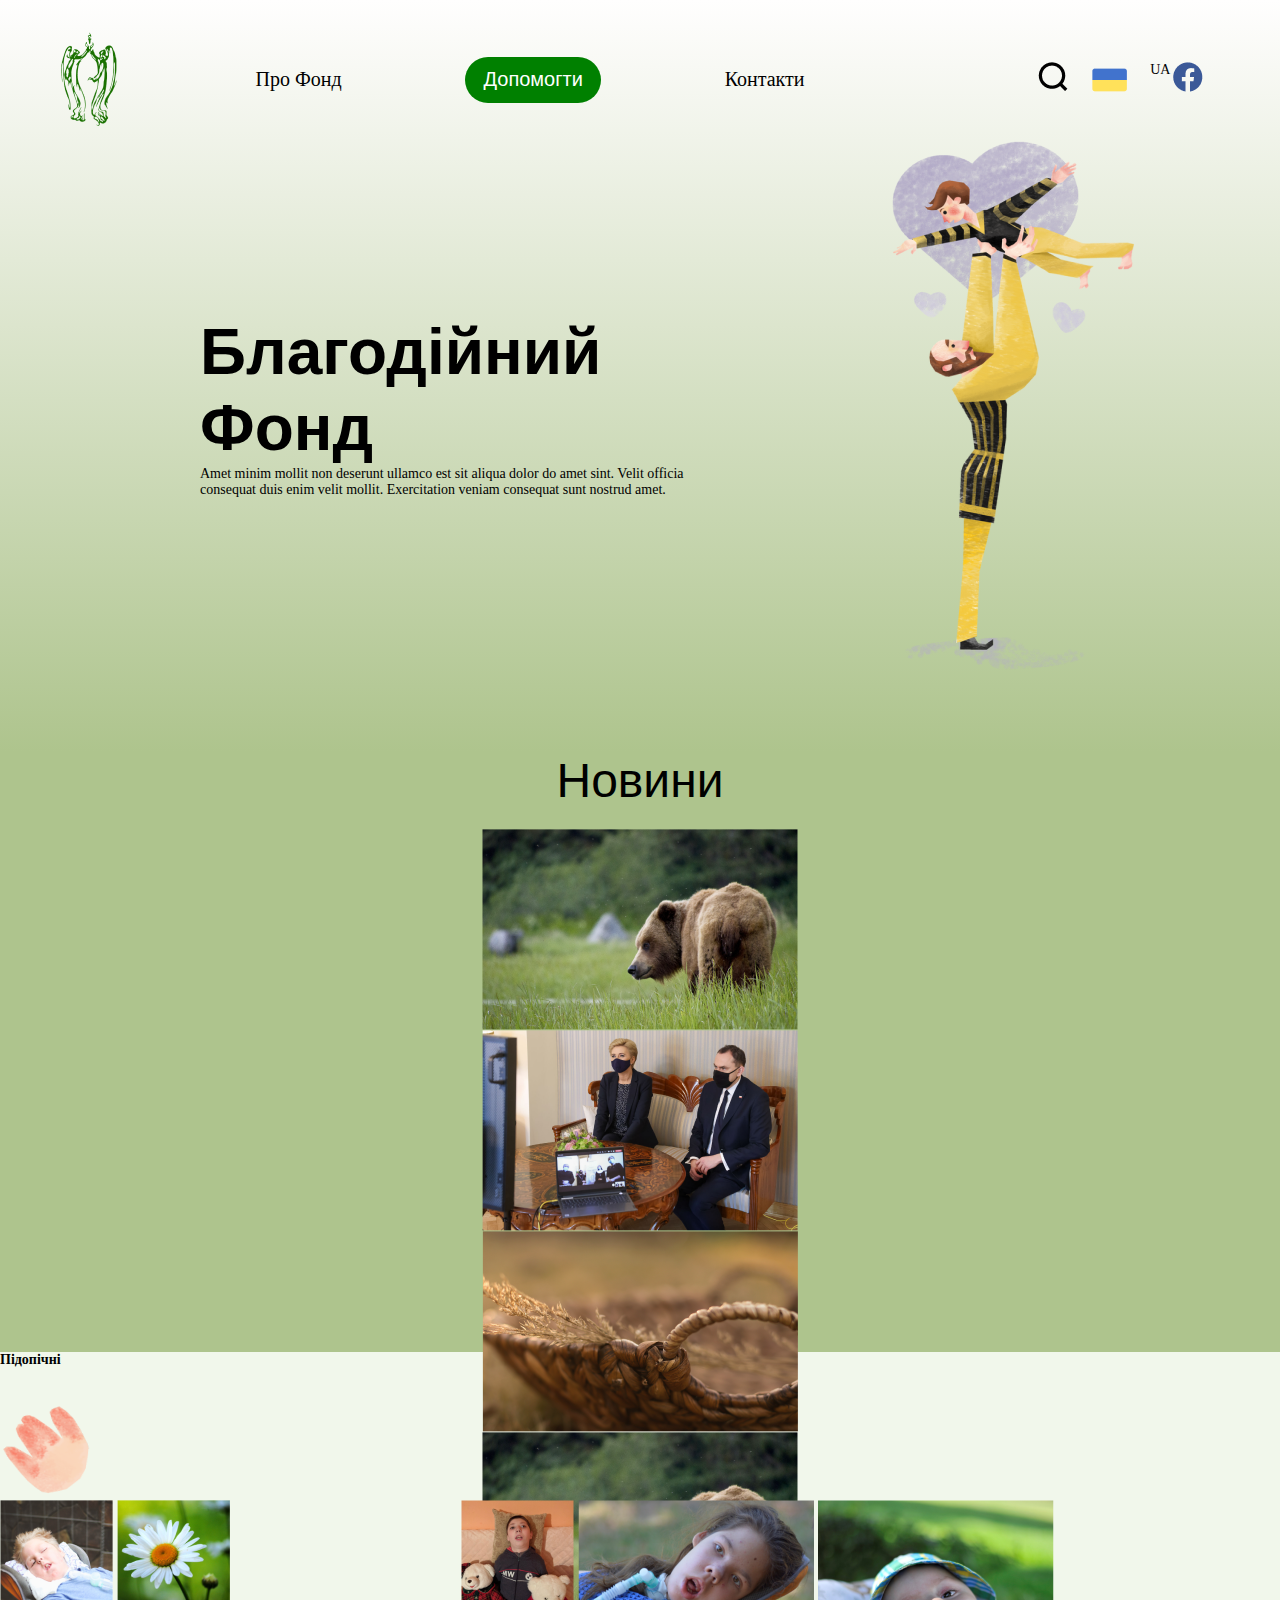
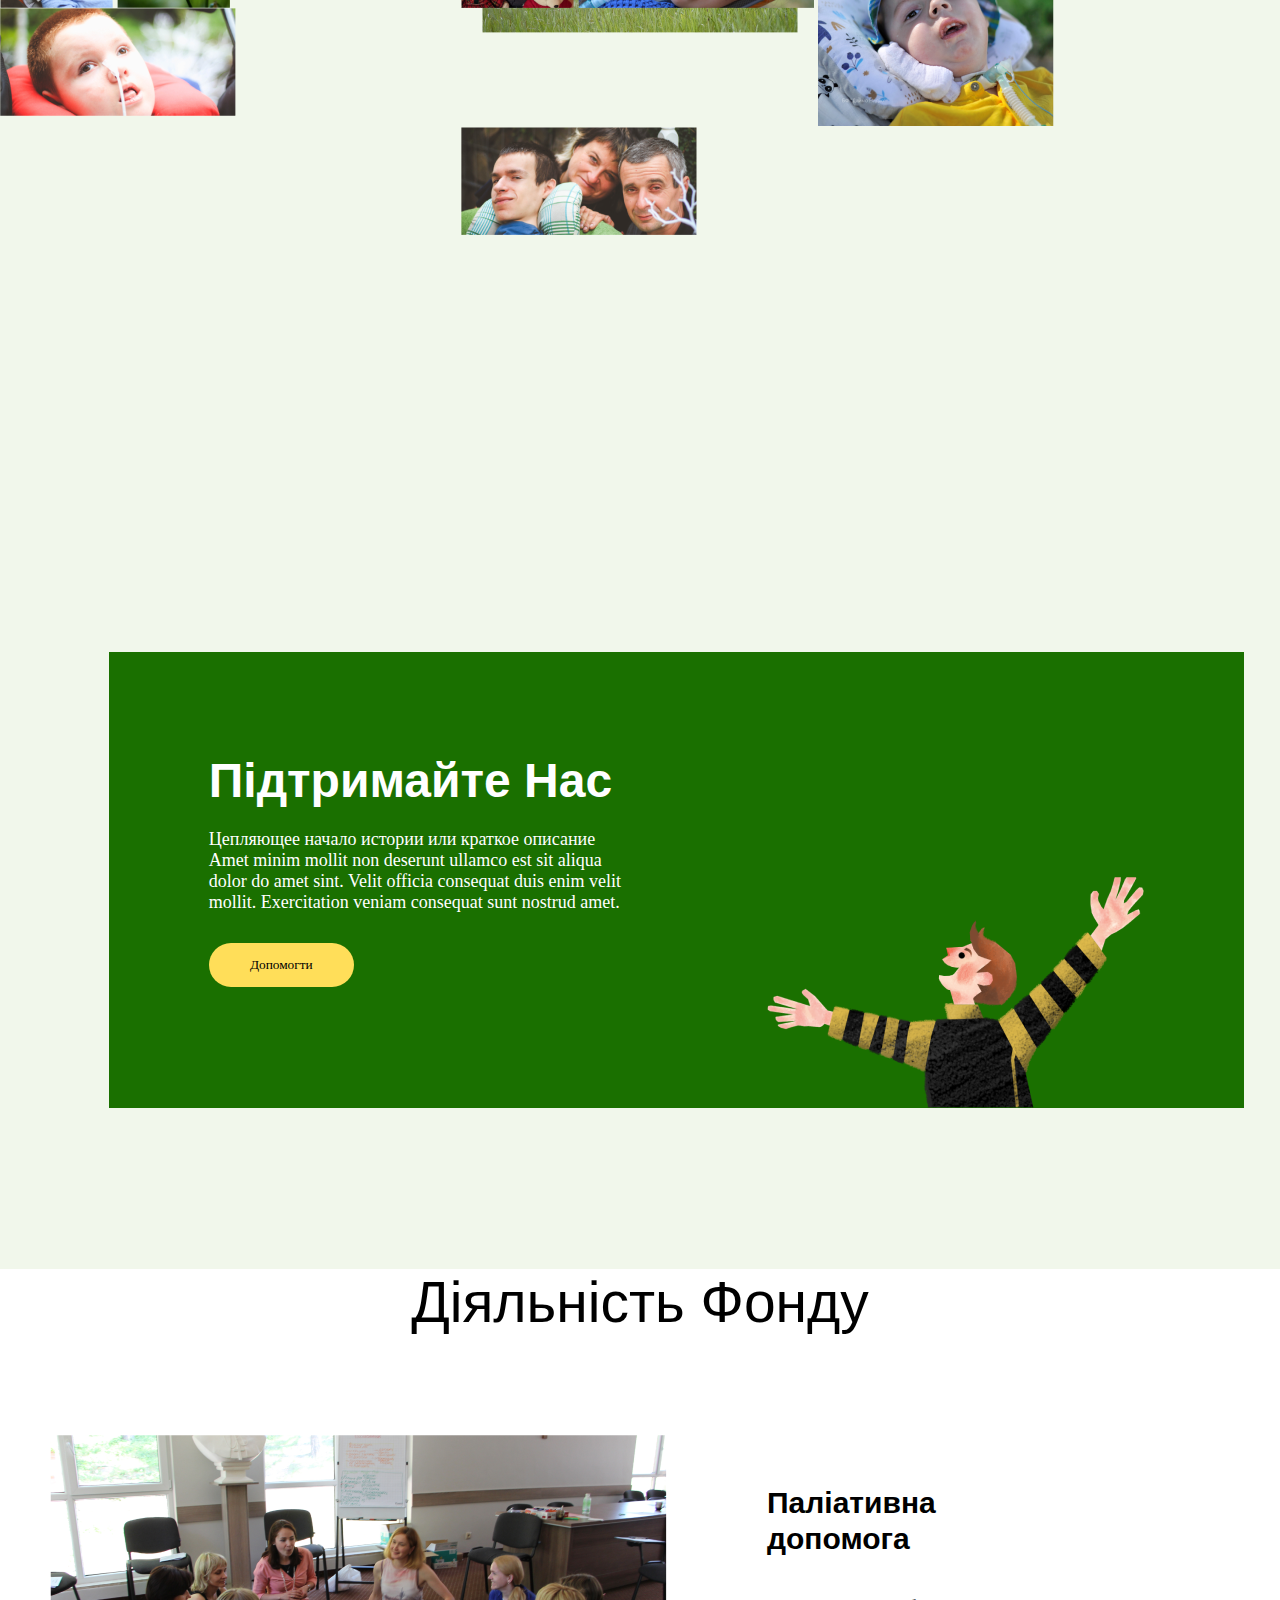
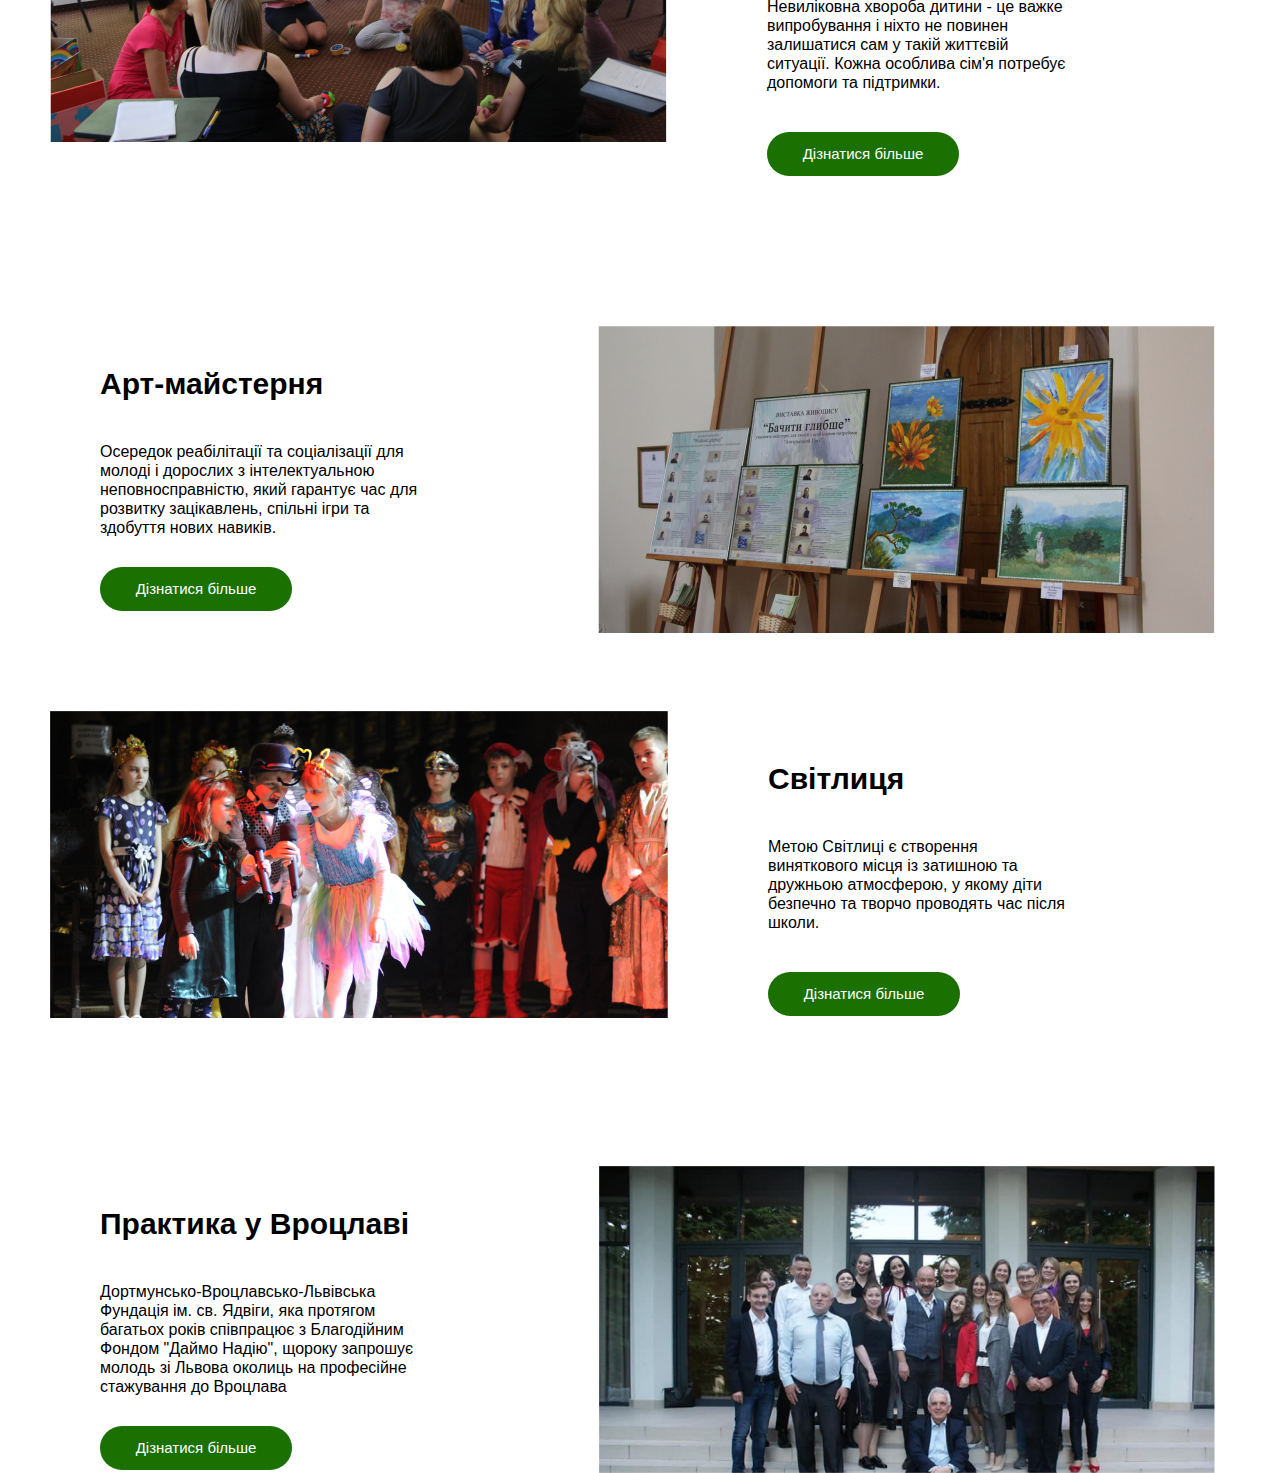
==== commit c453def8: "Add files via upload" ====
--- a/index.html
+++ b/index.html
@@ -38,21 +38,30 @@
 		<div class="news__title">
 			<h2>Новини</h2>
 			<div class="news__photo">
-				<div class="news__item">
+				<div class="wrapper">
+			<!-- Контент -->
+
+			<div class="slider">
+				<div class="slider__item filter">
 					<img src="IMG/news/Rectangle 169.png" alt="">
-					<h3>Поїздка до ведмежого притулку «Домажир»</h3>
-					<p>1 червня, у Міжнародний день захисту дітей, 15 особова група дітей з опікунами взяла участь в поїздці до ведмежого притулку «Домажир». </p>
 				</div>
-				<div class="news__item">
+				<div class="slider__item">
 					<img src="IMG/news/Rectangle 170.png" alt="">
-					<h3>Онлайн зустріч з Першою Леді Республіки Польща </h3>
-					<p>Вчора, 29 квітня, представники нашого фонду мали честь зустрітись онлайн з
-Першою Леді Республіки Польща.</p>
 				</div>
-				<div class="news__item">
+				<div class="slider__item filter">
 					<img src="IMG/news/Rectangle 171.png" alt="">
-					<h3>Акція «Кошик доброти»</h3>
-					<p>Вже минув рік, а підопічні Братів Альбертинців з нетерпінням чекають на Великодні Свята та наші домашні страви. </p>
+				</div>
+				<div class="slider__item">
+					<img src="IMG/news/Rectangle 169.png" alt="">
+				</div>
+			</div>
+			
+			<!-- Подключаем jQuery -->
+			<script src="https://code.jquery.com/jquery-3.4.1.min.js"></script>
+			<!-- Подключаем слайдер Slick -->
+			<script src="JS/slick.min.js"></script>
+			<!-- Подключаем файл скриптов -->
+			<script src="JS/script.js"></script>
 				</div>
 			</div>
 		</div>
@@ -131,5 +140,6 @@
 			</div>
 		</div>
 	</section>
+
 </body>
 </html>--- a/CSS/style.css
+++ b/CSS/style.css
@@ -178,7 +178,7 @@
 	margin: 0px 600px 20px 100px;
 	text-align: initial;
 	font-size: 18px;
-	color: #000000;
+	color: #FFFFFF;
 }
 
 .helpus__block button {
@@ -194,4 +194,126 @@
 	margin-top: 48px;
 	margin-right: 100px;
 }
-/*END style HELP-US*/+/*END style HELP-US*/
+/*Fund-Activites Style*/
+.fund__activities {
+	width: 100%;
+	height: 1652.39px;
+	background-color: #FFFFFF;
+}
+
+.fund__activities h2 {
+	font-family: 'Roboto', sans-serif;
+	font-style: normal;
+	font-weight: 500;
+	font-size: 57px;
+	text-align: center;
+	color: #000000;
+}
+
+.fund__activities__left img {
+	float: left;
+	margin-left: 50px;
+	padding-right: 100px;
+}
+
+.fund__activities__left h3 {
+	font-family: 'Roboto', sans-serif;
+	font-style: normal;
+	font-weight: 700;
+	font-size: 30px;
+	line-height: 36px;
+	color: #000000;
+	margin: 100px 210px 30px 750px;
+	padding-top: 50px;
+}
+
+.fund__activities__left p {
+	font-family: 'Roboto', sans-serif;
+	font-style: normal;
+	font-weight: 300;
+	font-size: 16px;
+	line-height: 19px;
+	color: #000000;
+	margin: 40px 210px 40px 750px;
+	text-align: left;
+}
+
+.fund__activities__left button {
+	width: 192px;
+	height: 44px;
+	background: #1A7000;
+	border-radius: 40.4533px;
+	color: #fff;
+	font-family: 'Roboto', sans-serif;
+	font-style: normal;
+	font-weight: normal;
+	font-size: 15px;
+	line-height: 18px;
+	align-items: center;
+	margin-left: 0 auto;
+}
+
+.fund__activities__left button:hover {
+	font-family: 'Roboto', sans-serif;
+	font-style: normal;
+	font-weight: normal;
+	font-size: 15px;
+	line-height: 18px;
+	color: #333;
+}
+
+.fund__activities__right {
+	margin-top: 150px;
+}
+
+.fund__activities__right img {
+	float: right;
+	margin-right: 65px;
+}
+
+.fund__activities__right h3 {
+	font-family: 'Roboto', sans-serif;
+	font-style: normal;
+	font-weight: 700;
+	font-size: 30px;
+	line-height: 36px;
+	color: #000000;
+	margin: 50px 100px 0px 0px;
+	padding: 40px 50px 40px 100px;
+}
+
+.fund__activities__right p {
+	font-family: 'Roboto', sans-serif;
+	font-style: normal;
+	font-weight: 300;
+	font-size: 16px;
+	line-height: 19px;
+	color: #000000;
+	margin: 0px 850px 30px 100px;
+	text-align: left;
+}
+
+.fund__activities__right button {
+	width: 192px;
+	height: 44px;
+	background: #1A7000;
+	border-radius: 40.4533px;
+	color: #fff;
+	font-family: 'Roboto', sans-serif;
+	font-style: normal;
+	font-weight: normal;
+	font-size: 15px;
+	line-height: 18px;
+	margin-left: 100px;
+}
+
+.fund__activities__right button:hover {
+	font-family: 'Roboto', sans-serif;
+	font-style: normal;
+	font-weight: normal;
+	font-size: 15px;
+	line-height: 18px;
+	color: #333;
+}
+/*END FUND ACTIVITIES STYLE*/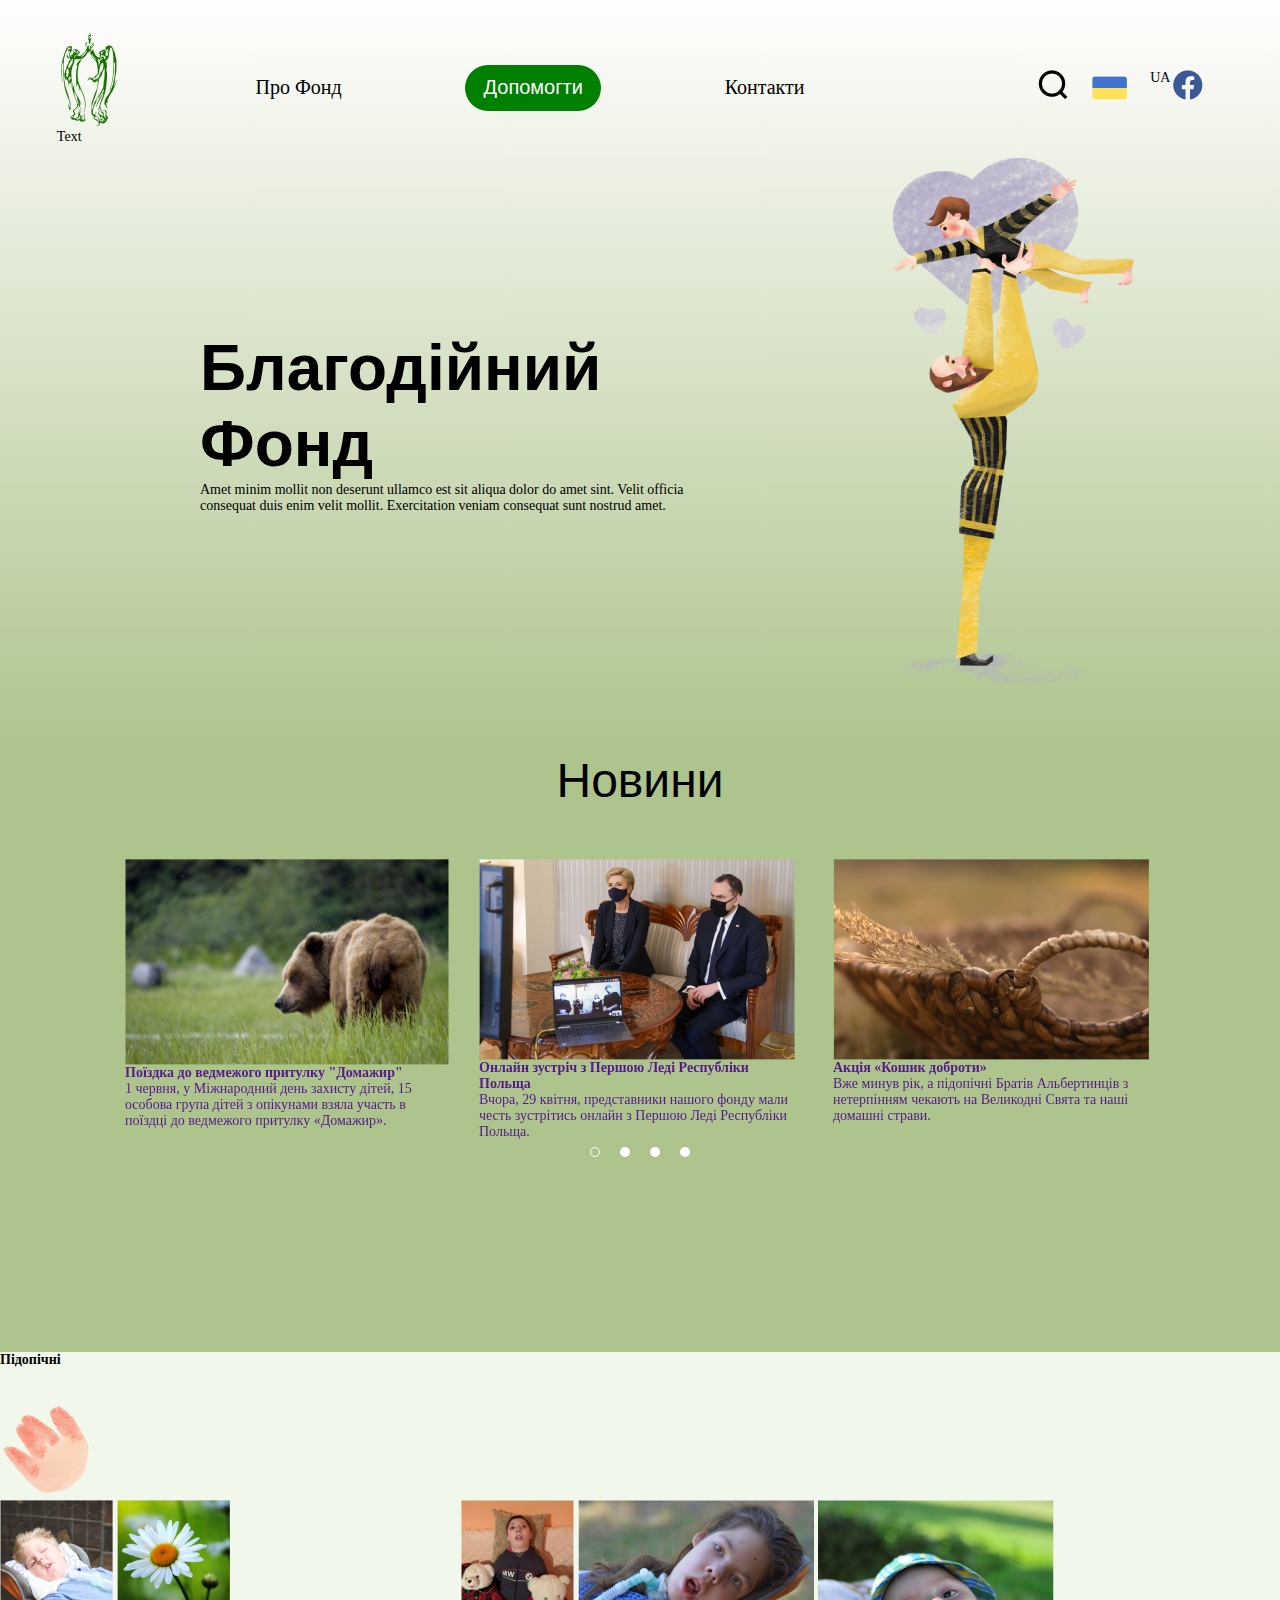
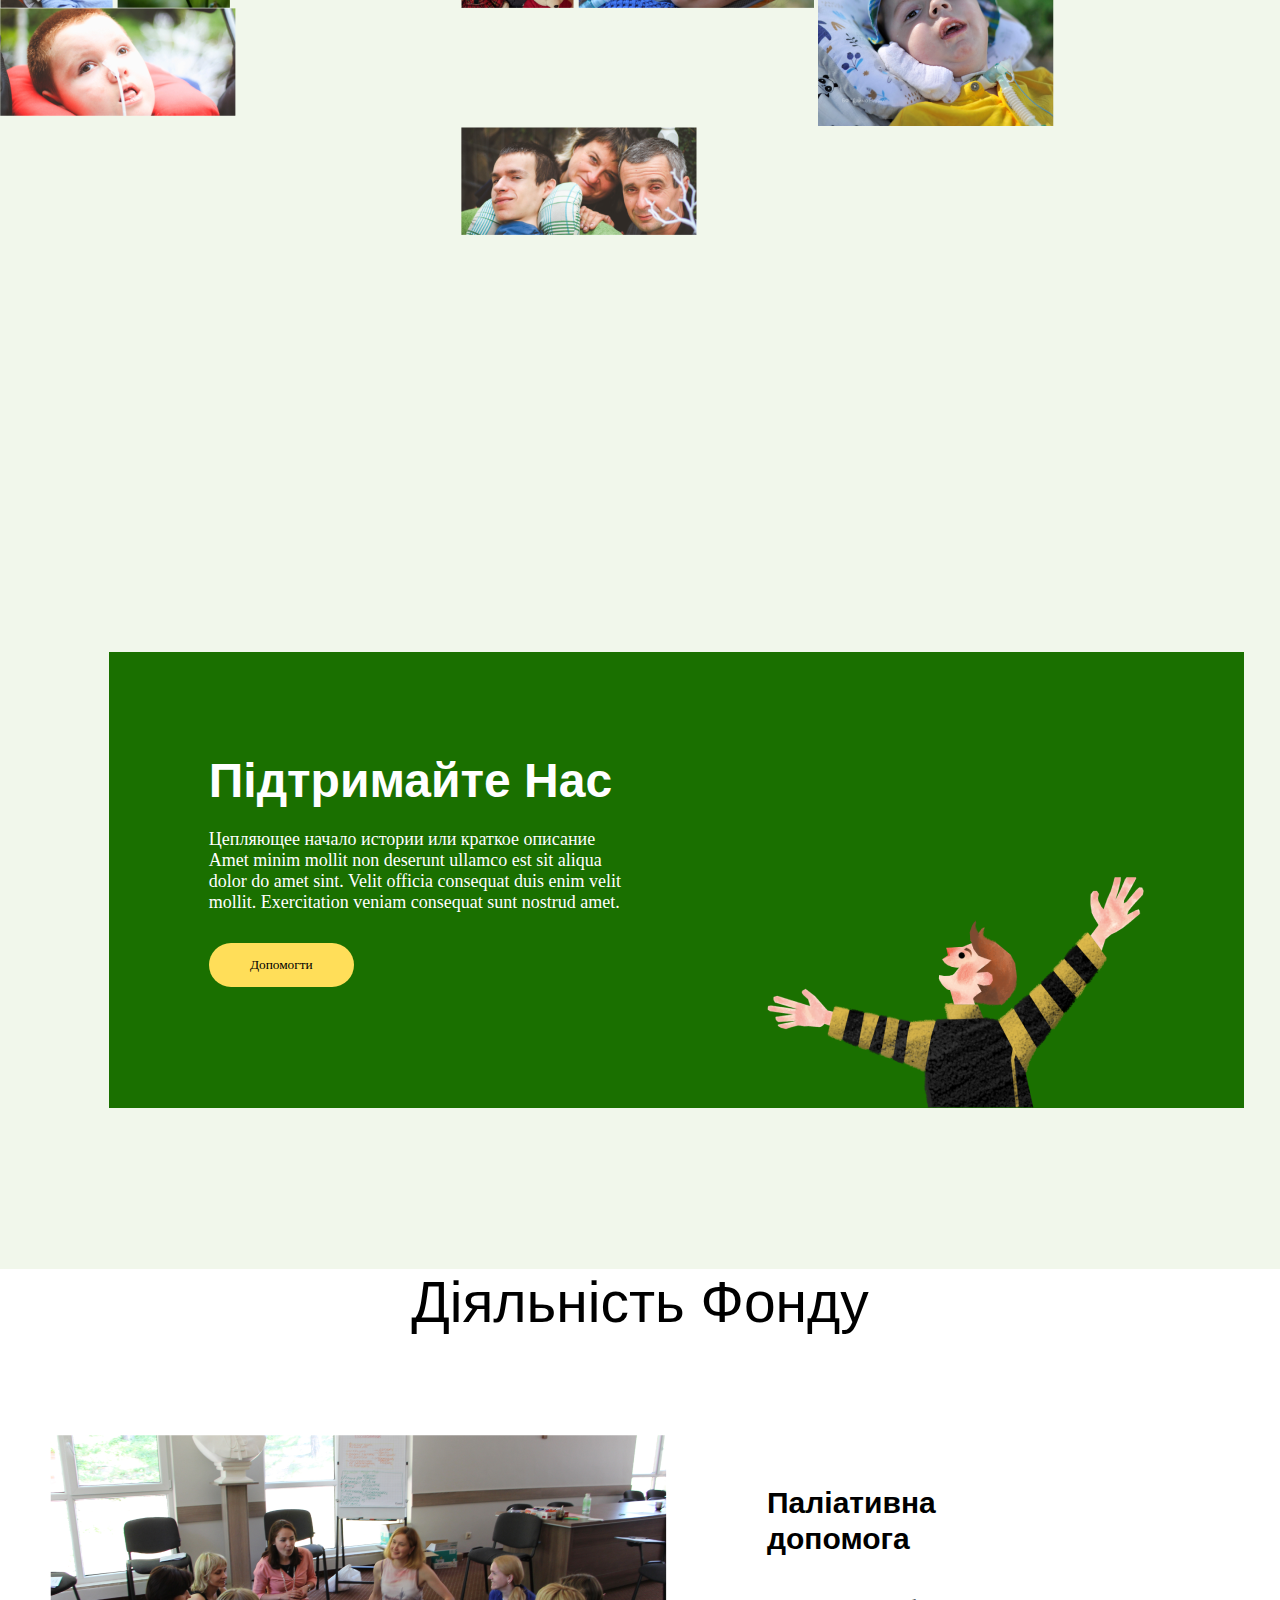
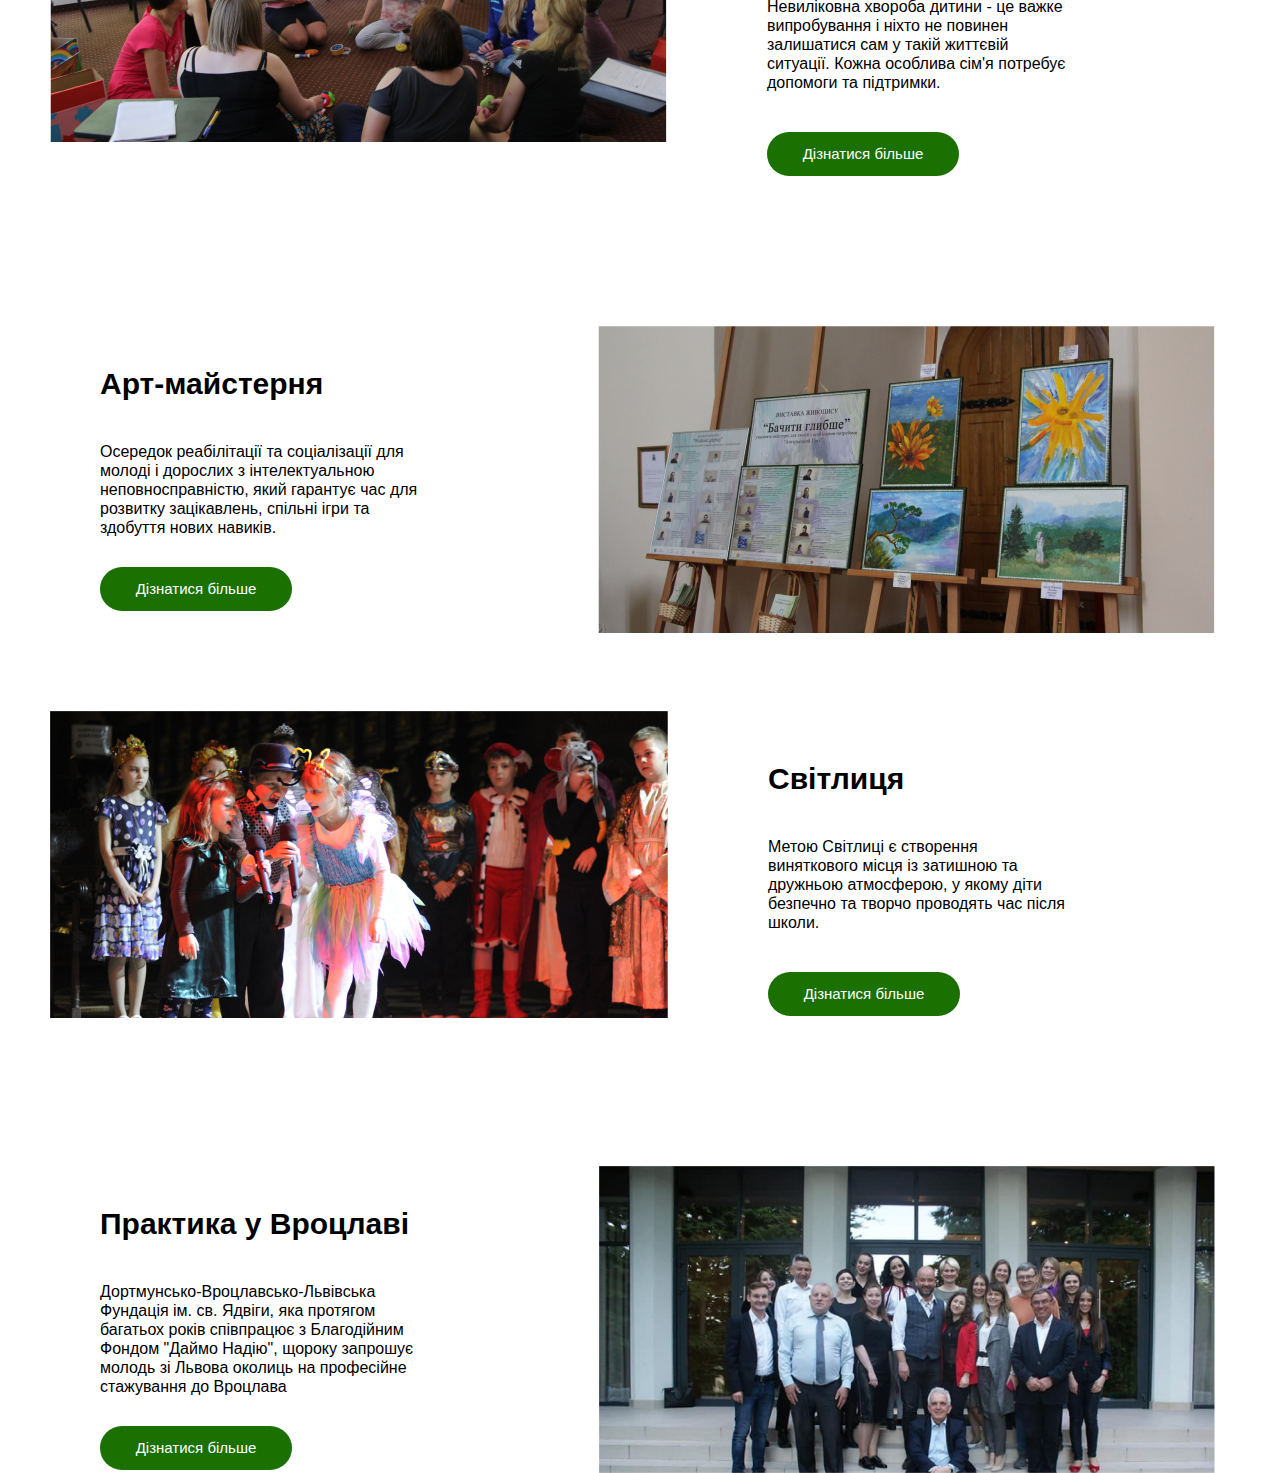
==== commit 8ef81ea3: "Add files via upload" ====
--- a/index.html
+++ b/index.html
@@ -7,10 +7,12 @@
 	<link rel="stylesheet" href="CSS/style.css">
 </head>
 <body>
+	<!-- Шапка -->
 	<header class="header" id="header">
 		<div class="container">
 			<div class="item">
 				<img class="logo" src="IMG/header/logo.png" alt="">
+				<p>Text</p>
 			</div>
 			<div class="item">
 				<a href="#">Про Фонд</a>
@@ -34,25 +36,34 @@
 			</div>
 		</div>
 	</header>
+	<!-- Новини -->
 	<section class="news">
 		<div class="news__title">
 			<h2>Новини</h2>
 			<div class="news__photo">
 				<div class="wrapper">
-			<!-- Контент -->
-
+			<!-- Контент слайдера -->
 			<div class="slider">
 				<div class="slider__item filter">
-					<img src="IMG/news/Rectangle 169.png" alt="">
+					<img src="IMG/news/Rectangle 169.png" alt="" width="1000px">
+					<a href=""><h3>Поїздка до ведмежого притулку "Домажир"</h3>
+					<p>1 червня, у Міжнародний день захисту дітей, 15 особова група дітей з опікунами взяла участь в поїздці до ведмежого притулку «Домажир».</p></a>
 				</div>
 				<div class="slider__item">
 					<img src="IMG/news/Rectangle 170.png" alt="">
+					<a href=""><h3>Онлайн зустріч з Першою Леді Республіки Польща </h3>
+					<p>Вчора, 29 квітня, представники нашого фонду мали честь зустрітись онлайн з
+Першою Леді Республіки Польща.</p></a>
 				</div>
 				<div class="slider__item filter">
 					<img src="IMG/news/Rectangle 171.png" alt="">
+					<a href=""><h3>Акція «Кошик доброти»</h3>
+					<p>Вже минув рік, а підопічні Братів Альбертинців з нетерпінням чекають на Великодні Свята та наші домашні страви. </p></a>
 				</div>
 				<div class="slider__item">
 					<img src="IMG/news/Rectangle 169.png" alt="">
+					<a href=""><h3>Поїздка до ведмежого притулку "Домажир</h3>
+					<p>1 червня, у Міжнародний день захисту дітей, 15 особова група дітей з опікунами взяла участь в поїздці до ведмежого притулку «Домажир».</p></a>
 				</div>
 			</div>
 			
@@ -66,6 +77,7 @@
 			</div>
 		</div>
 	</section>
+	<!-- Підопічні -->
 	<section class="kids">
 		<div class="kids__title">
 			<h2>Підопічні</h2>
@@ -140,6 +152,14 @@
 			</div>
 		</div>
 	</section>
-
+	<section class="gallery">
+		
+	</section>
+	<section class="partners__sponsors">
+		
+	</section>
+	<section class="footer">
+		
+	</section>
 </body>
 </html>--- a/CSS/style.css
+++ b/CSS/style.css
@@ -121,15 +121,123 @@
 	color: #000000;
 }
 
-.news__photo {
-	display: flex;
-	justify-content: space-around;
-	margin-top: 20px;
-}
-
-.news__item {
-	text-align: center;
-}
+.wrapper{
+	height: 100%;
+	padding: 50px;
+	display: flex;
+	justify-content:center;
+	align-items: center;
+}
+
+@media (max-width:767px){
+	.wrapper{padding: 50px 10px;}
+}
+
+/* Основные стили */
+
+/* Слайдер */
+.slick-slider{
+	min-width: 0;
+}
+/* Ограничивающая оболочка */
+.slick-list {
+	overflow: hidden;
+}
+/* Лента слайдов */
+.slick-track{
+	display: flex;
+	align-items: flex-start;
+}
+
+/* Слайд */
+.slick-slide{}
+/* Слайд активный */
+.slick-slide.slick-active{}
+/* Слайд основной */
+.slick-slide.slick-current{}
+/* Слайд по центру */
+.slick-slide.slick-center{}
+
+/* Стрелка */
+.slick-arrow{}
+/* Стрелка влево */
+.slick-arrow.slick-prev{}
+/* Стрелка вправо */
+.slick-arrow.slick-next{}
+/* Стрелка не активная */
+.slick-arrow.slick-disabled{}
+
+/* Точки */
+.slick-dots{}
+.slick-dots li{}
+.slick-dots button{}
+
+/* Конкретный слайдер */
+.slider {
+	position: relative;
+	padding: 0px 60px;
+}
+
+@media (max-width:767px){
+	.slider {
+		padding: 0px 40px;
+	}
+}
+
+.slider .slick-arrow{
+	position: absolute;
+	top: 50%;
+	margin: -30px 0px 0px 0px;
+	z-index: 10;
+	font-size: 0;
+	width: 30px;
+	height: 60px;
+}
+.slider .slick-arrow.slick-prev{
+	left: 0;
+	background: url('../IMG/sl-arrow_l.svg') 0 0 / 100% no-repeat;
+}
+.slider .slick-arrow.slick-next{
+	right: 0;
+	background: url('../IMG/sl-arrow_r.svg') 0 0 / 100% no-repeat;
+}
+.slider .slick-arrow.slick-disabled{
+	opacity: 0.2;
+}
+
+.slider .slick-dots{
+	display: flex;
+	align-items: center;
+	justify-content: center;
+}
+.slider .slick-dots li{
+	list-style: none;
+	margin: 0px 10px;
+}
+.slider .slick-dots button{
+	font-size: 0;
+	width: 10px;
+	height: 10px;
+	background-color: #fff;
+	border-radius: 50%;
+}
+
+.slider .slick-dots li.slick-active button{
+	background-color: transparent;
+	border: 1px solid #fff;
+}
+
+.slider__item {
+	padding: 0px 15px;
+}
+.slider__item img{
+	max-width: 100%;
+}
+.slider__item.slick-center{
+	
+}
+
+/*END news Style*/
 
 /*Kids style*/
 .kids {
@@ -316,4 +424,5 @@
 	line-height: 18px;
 	color: #333;
 }
-/*END FUND ACTIVITIES STYLE*/+/*END FUND ACTIVITIES STYLE*/
+
